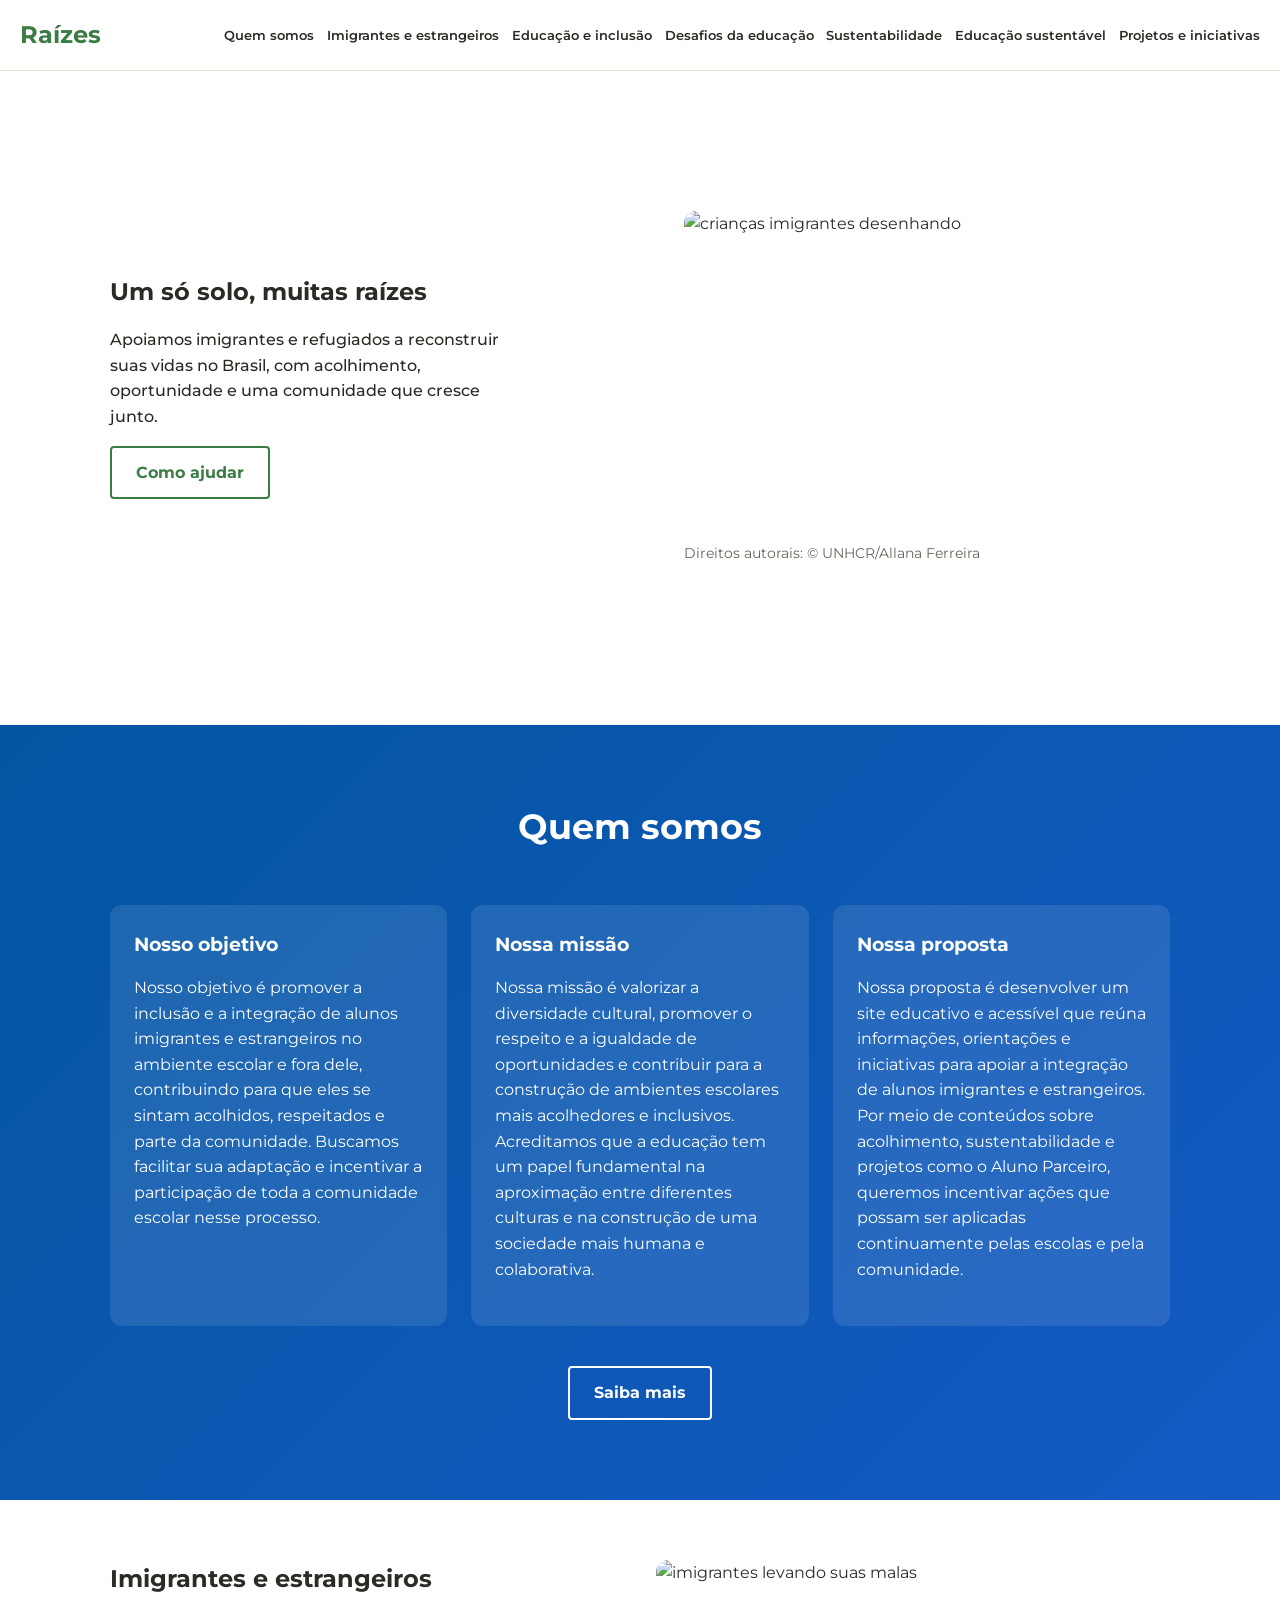
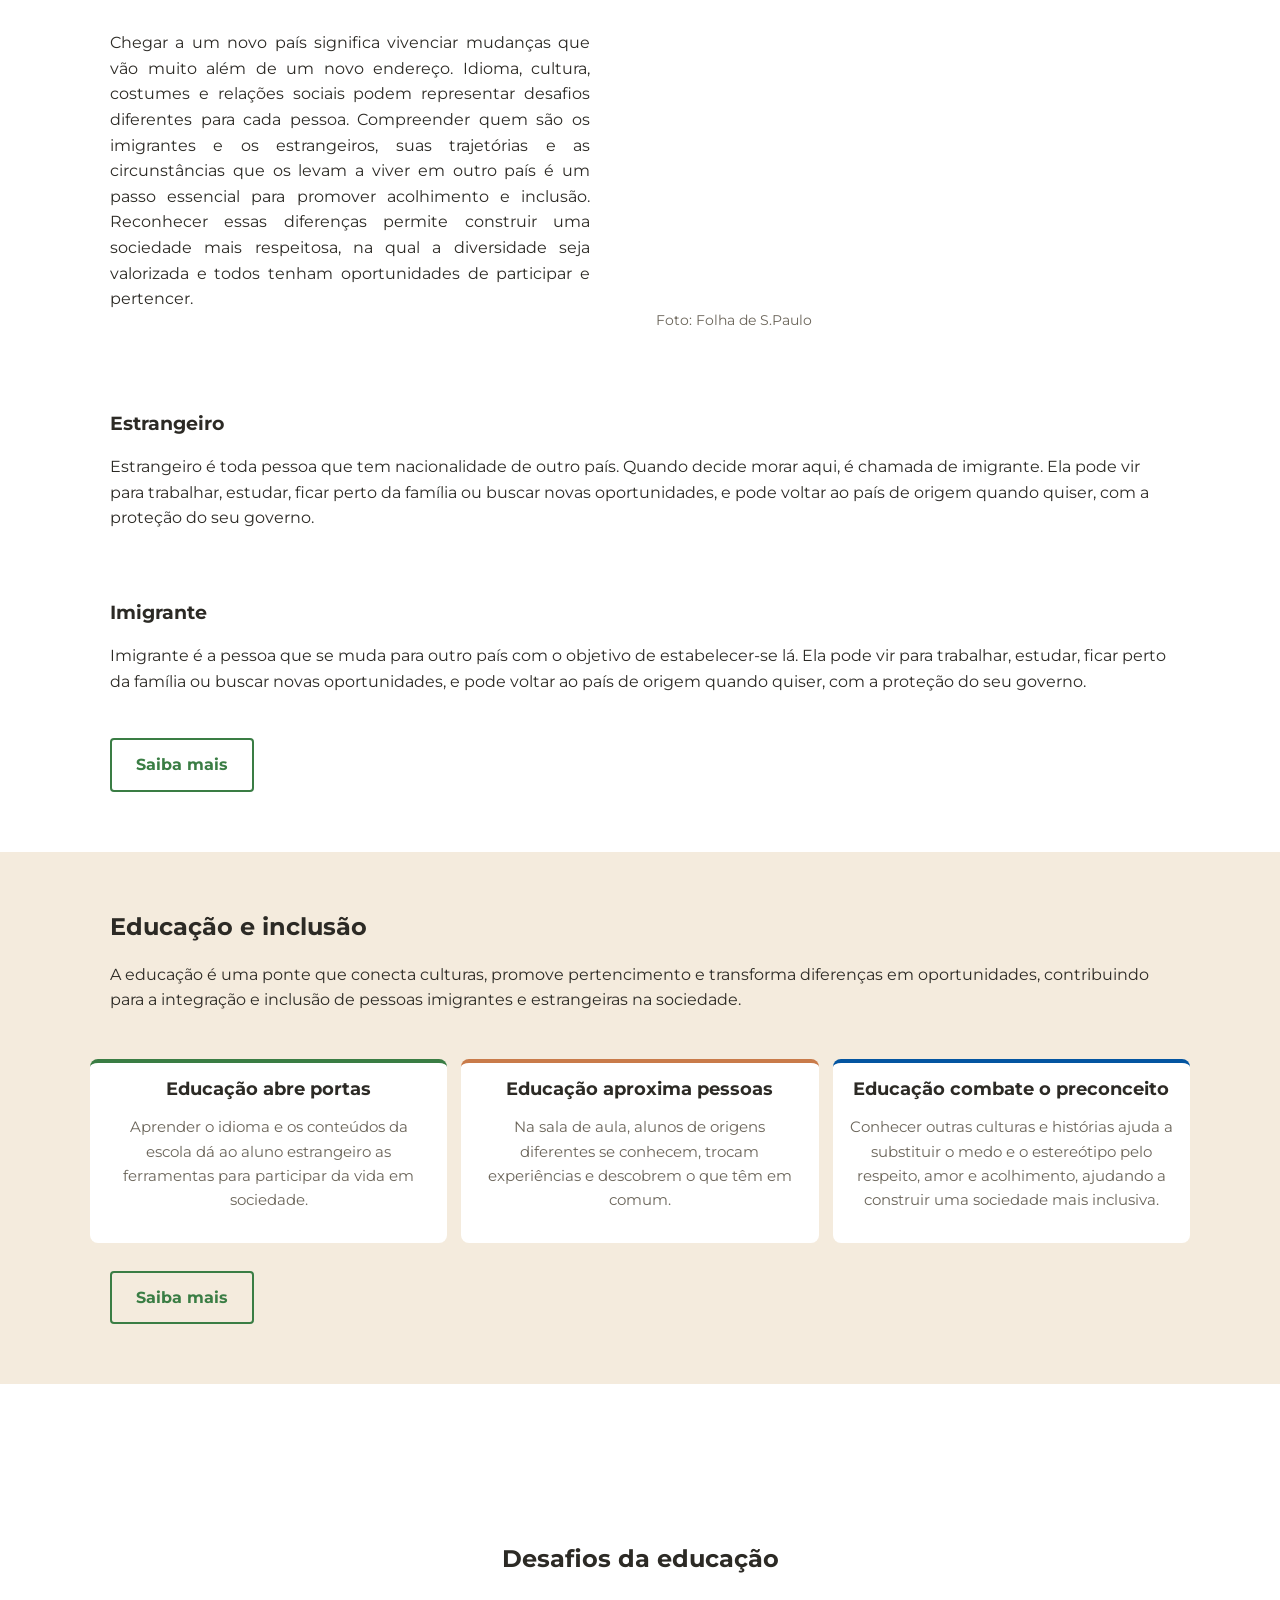
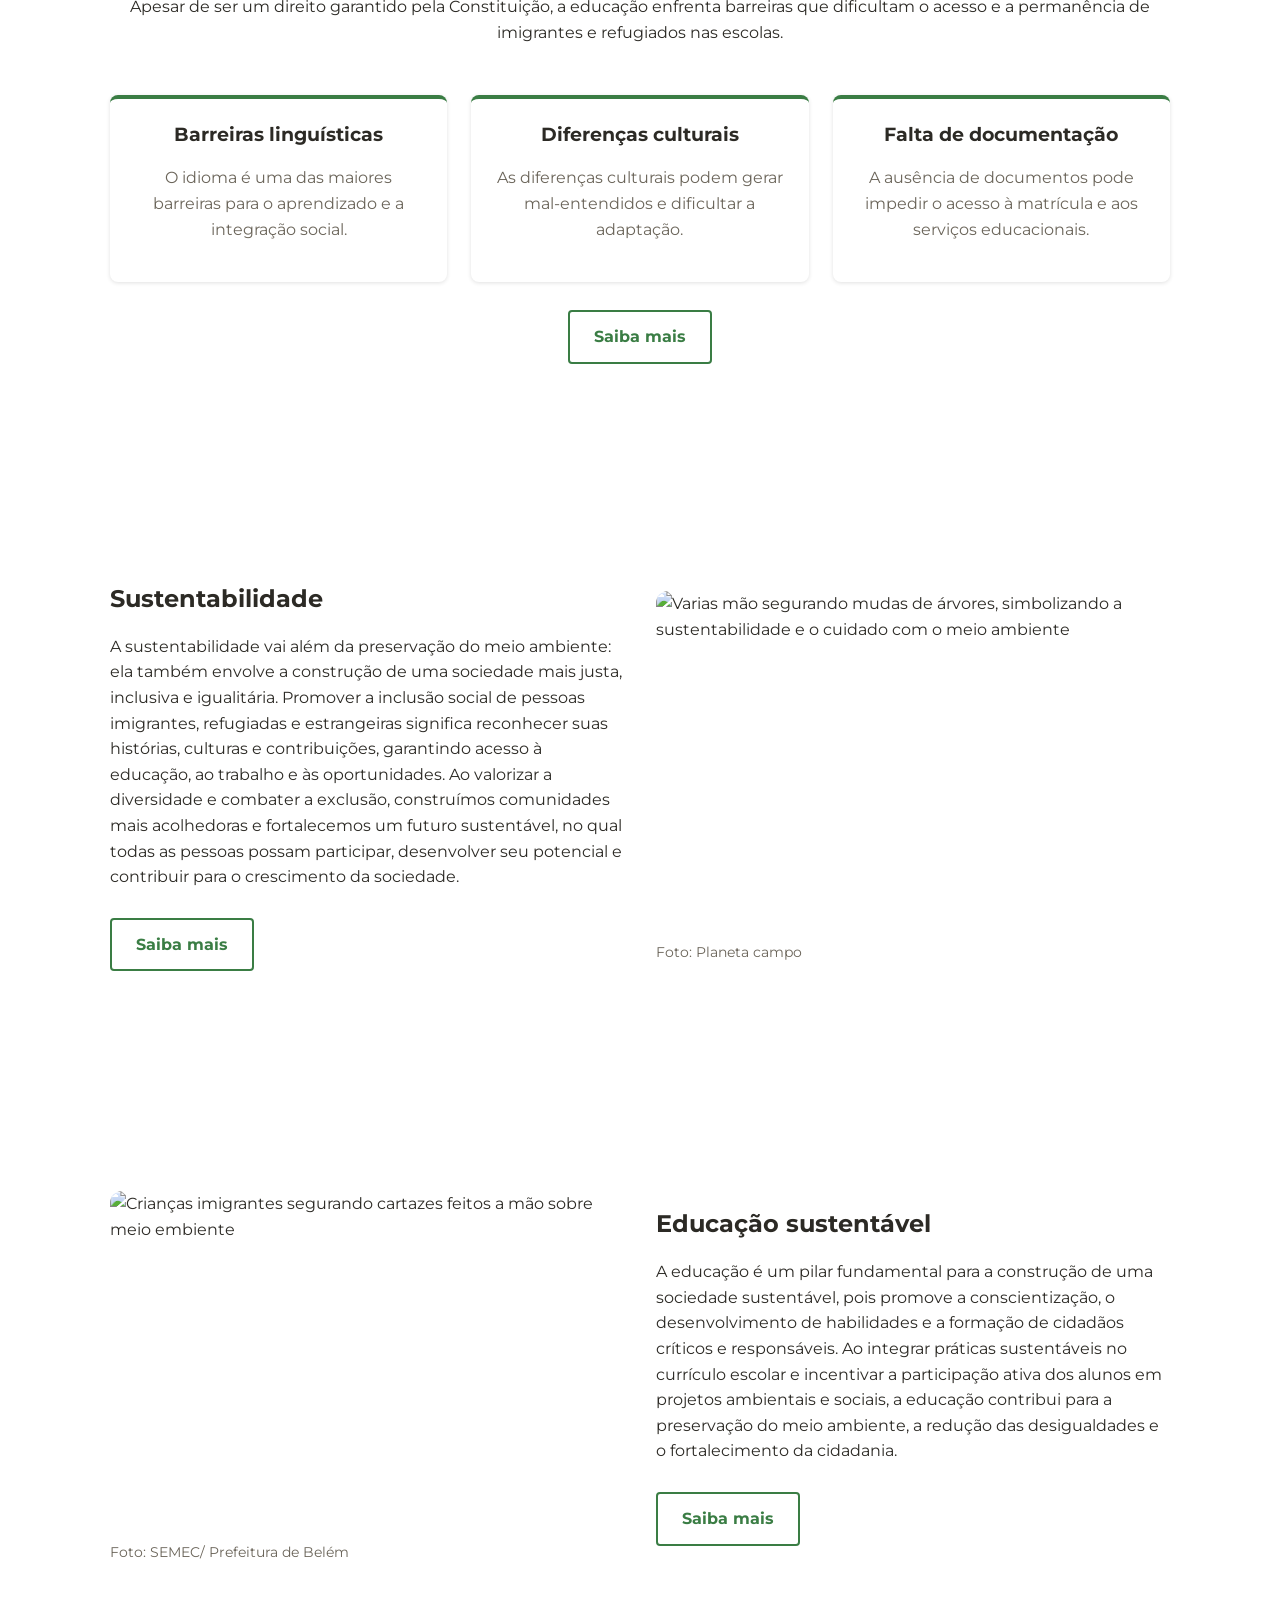
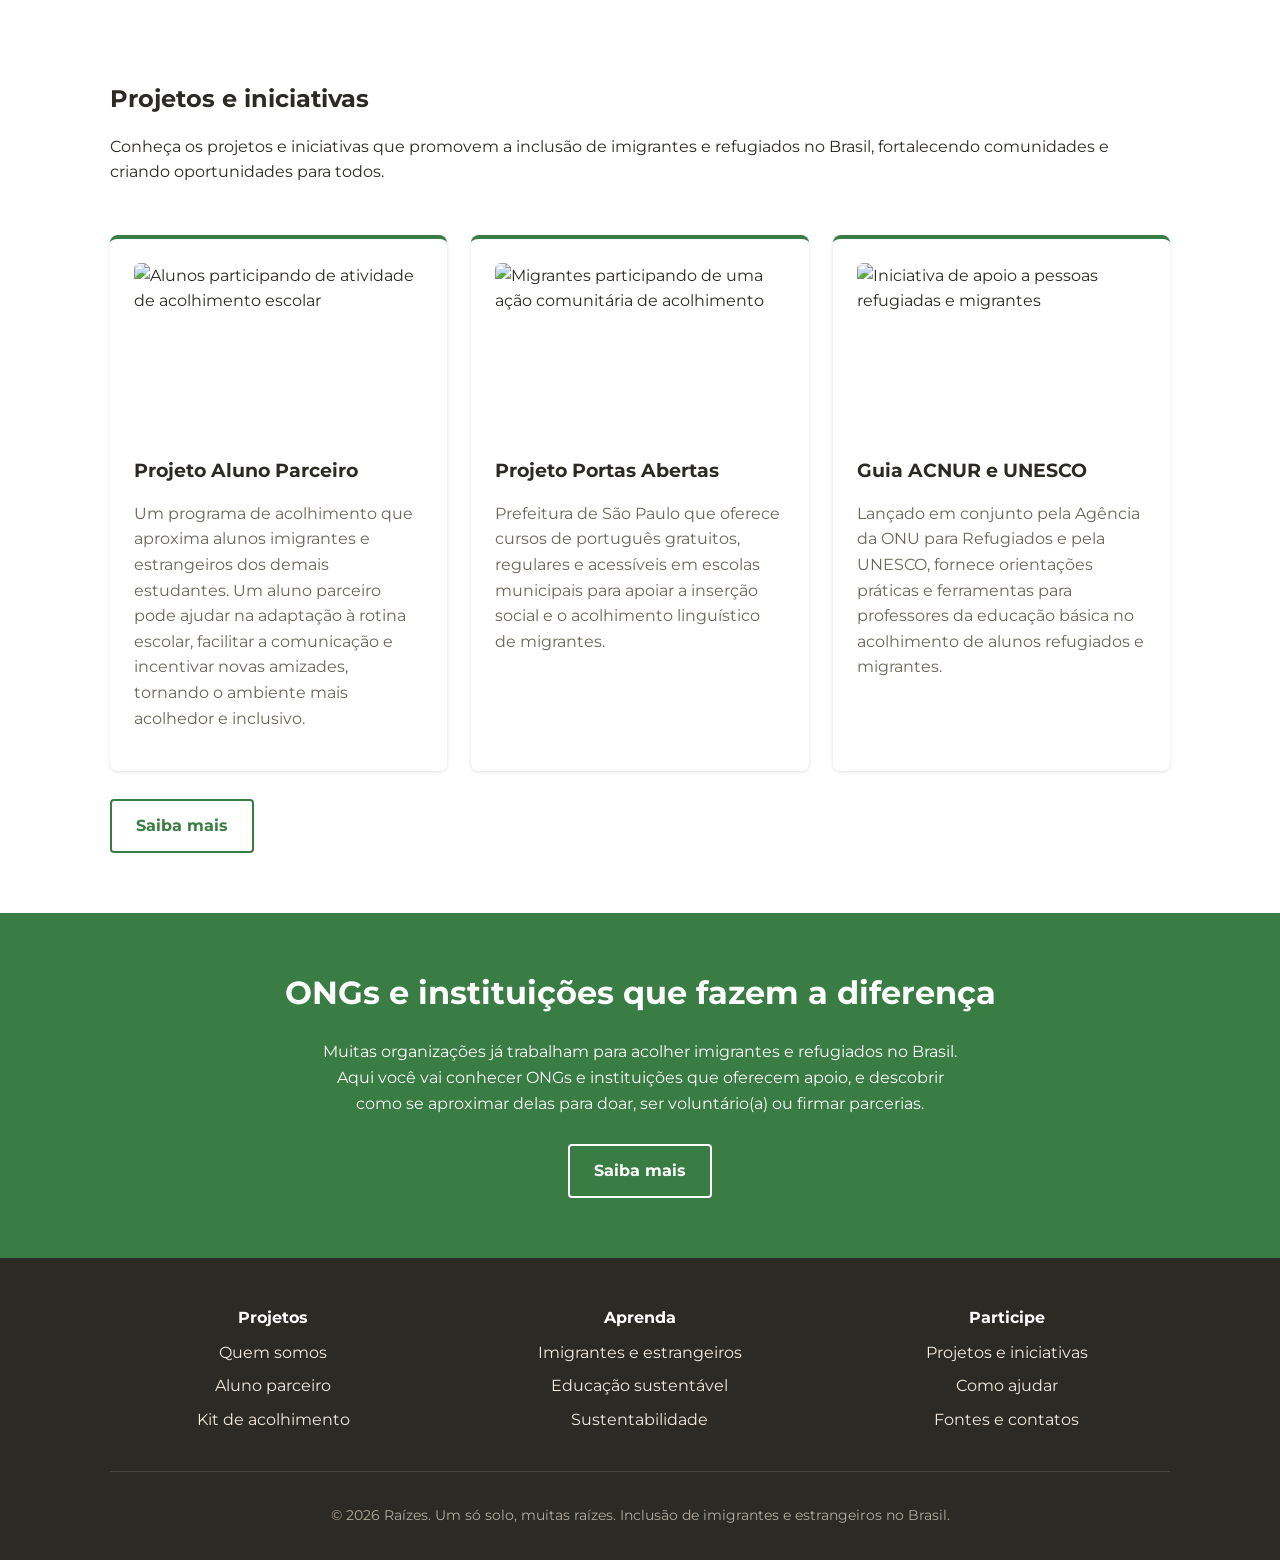
==== index.html @ ba1e8733 "Adiciona folha como favicon em todas as páginas Co-authored-by: Copilot <223556219+Copilot@users.nor" ====
<!DOCTYPE html>
<html lang="pt-BR">
<head>
<meta charset="UTF-8">
<meta name="viewport" content="width=device-width, initial-scale=1.0">
<title>Raízes — Inclusão escolar e sustentabilidade</title>
<link rel="stylesheet" href="style.css">
<meta name="description" content="Raízes promove a inclusão de imigrantes e refugiados no Brasil, construindo comunidades mais diversas, sustentáveis e resilientes.">
<link rel="icon" type="image/png" href="/folha-verde.png">
</head>
<body>

<a class="skip-link" href="#conteudo-principal">Pular para o conteúdo principal</a>
<header>
  <div class="container">
    <a href="#" class="logo">Raízes</a>

    <button class="menu-toggle" aria-expanded="false" aria-controls="menu">Menu</button>

    <nav id="menu" aria-label="Menu principal">
      <ul>
        <li><a href="#missao">Quem somos</a></li>
        <li><a href="#imigrantes-estrangeiros">Imigrantes e estrangeiros</a></li>
        <li><a href="#educacao-inclusao">Educação e inclusão</a></li>
        <li><a href="#Desafios-educacao">Desafios da educação</a></li>
        <li><a href="#sustentabilidade">Sustentabilidade</a></li>
        <li><a href="#educacao-sustentavel">Educação sustentável</a></li>
        <li><a href="#projetos--iniciativas">Projetos e iniciativas</a></li>
      </ul>
    </nav>
  </div>
</header>

<main id="conteudo-principal" tabindex="-1">
  <section class="hero">
    <div class="container hero-grid">
      <div class="hero-texto">
        <h1>Um só solo, muitas raízes</h1>
        <p class="texto1">Apoiamos imigrantes e refugiados a reconstruir suas vidas no Brasil, com acolhimento, oportunidade e uma comunidade que cresce junto.</p>
        <div class="botoes">
          <a href="#como-ajudar" class="botao botao-secundario">Como ajudar</a>
        </div>
      </div>

      <figure class="foto hero-foto">
        <img src="https://horacampinas.com.br/wp-content/uploads/2021/05/micasa.jpg" alt="crianças imigrantes desenhando"
             width="600" height="450" fetchpriority="high">
        <figcaption>Direitos autorais: © UNHCR/Allana Ferreira</figcaption>
      </figure>
    </div>
  </section>

  <section id="missao">
    <div class="container">
      <h2 class="quem-somos">Quem somos</h2>
      <div class="missao-visao">
        <div>
          <h3>Nosso objetivo</h3>
          <p>Nosso objetivo é promover a inclusão e a integração de alunos imigrantes e estrangeiros no ambiente escolar e fora dele, contribuindo para que eles se sintam acolhidos, respeitados e parte da comunidade. Buscamos facilitar sua adaptação e incentivar a participação de toda a comunidade escolar nesse processo.</p>
        </div>
        <div>
          <h3>Nossa missão</h3>
          <p>Nossa missão é valorizar a diversidade cultural, promover o respeito e a igualdade de oportunidades e contribuir para a construção de ambientes escolares mais acolhedores e inclusivos. Acreditamos que a educação tem um papel fundamental na aproximação entre diferentes culturas e na construção de uma sociedade mais humana e colaborativa.</p>
        </div>
        <div>
          <h3>Nossa proposta</h3>
          <p>Nossa proposta é desenvolver um site educativo e acessível que reúna informações, orientações e iniciativas para apoiar a integração de alunos imigrantes e estrangeiros. Por meio de conteúdos sobre acolhimento, sustentabilidade e projetos como o Aluno Parceiro, queremos incentivar ações que possam ser aplicadas continuamente pelas escolas e pela comunidade.</p>
        </div>
      </div>
      <div class="saiba-mais">
        <a href="sobre.html" class="botao botao-secundario" aria-label="Saiba mais sobre quem somos">Saiba mais</a>
      </div>
    </div>
  </section>

  <section id="imigrantes-estrangeiros">
    <div class="container">
      <div class="com-foto">
        <div class="textoefoto">
          <h2 class="imigrantes-estrangeiros">Imigrantes e estrangeiros</h2>
          <p>Chegar a um novo país significa vivenciar mudanças que vão muito além de um novo endereço. Idioma, cultura, costumes e relações sociais podem representar desafios diferentes para cada pessoa. Compreender quem são os imigrantes e os estrangeiros, suas trajetórias e as circunstâncias que os levam a viver em outro país é um passo essencial para promover acolhimento e inclusão. Reconhecer essas diferenças permite construir uma sociedade mais respeitosa, na qual a diversidade seja valorizada e todos tenham oportunidades de participar e pertencer.
</p>
        </div>
        <figure class="foto">
          <img src="https://f.i.uol.com.br/fotografia/2026/05/05/177800802669fa3fdaaa3be_1778008026_3x2_rt.jpg" alt="imigrantes levando suas malas"
               width="600" height="400" loading="lazy">
          <figcaption>Foto: Folha de S.Paulo</figcaption>
        </figure>
      </div>

      <div class="imigrantes-grid">
  <div class="estrangeiros">
        <div>
          <h3>Estrangeiro</h3>
          <p>Estrangeiro é toda pessoa que tem nacionalidade de outro país. Quando decide morar aqui, é chamada de imigrante. Ela pode vir para trabalhar, estudar, ficar perto da família ou buscar novas oportunidades, e pode voltar ao país de origem quando quiser, com a proteção do seu governo.</p>
        </div>
        <div>
          <h3>Imigrante</h3>
          <p>Imigrante é a pessoa que se muda para outro país com o objetivo de estabelecer-se lá. Ela pode vir para trabalhar, estudar, ficar perto da família ou buscar novas oportunidades, e pode voltar ao país de origem quando quiser, com a proteção do seu governo.</p>
        </div>
  </div>
      </div>
      <div class="saiba-mais">
        <a href="imigrantes.html" class="botao botao-secundario" aria-label="Saiba mais sobre imigrantes e estrangeiros">Saiba mais</a>
      </div>
    </div>
  </section>

  <section class="educacao-inclusao" id="educacao-inclusao">
    <div class="container">
  
        <div>
          <h2>Educação e inclusão</h2>
          <p>A educação é uma ponte que conecta culturas, promove pertencimento e transforma diferenças em oportunidades, contribuindo para a integração e inclusão de pessoas imigrantes e estrangeiras na sociedade.</p>
        </div>
        
      </div>
      <div class="educacao-grid">
        <article class="valor">
          <h3>Educação abre portas</h3>
          <p>Aprender o idioma e os conteúdos da escola dá ao aluno estrangeiro as ferramentas para participar da vida em sociedade.</p>
        </article>
        <article class="valor">
          <h3>Educação aproxima pessoas</h3>
          <p>Na sala de aula, alunos de origens diferentes se conhecem, trocam experiências e descobrem o que têm em comum.</p>
        </article>
        <article class="valor">
          <h3>Educação combate o preconceito</h3>
          <p>Conhecer outras culturas e histórias ajuda a substituir o medo e o estereótipo pelo respeito, amor e acolhimento, ajudando a construir uma sociedade mais inclusiva.</p>
        </article>
      </div>

      <div class="container">
        <div class="saiba-mais">
          <a href="educacao.html" class="botao botao-secundario" aria-label="Saiba mais sobre educação e inclusão">Saiba mais</a>
        </div>
      </div>
  </section>

  <section class="desafios-educacao" id="Desafios-educacao">
    <div class="container">
      <h2>Desafios da educação</h2>
      <p>Apesar de ser um direito garantido pela Constituição, a educação enfrenta barreiras que dificultam o acesso e a permanência de imigrantes e refugiados nas escolas.</p>
      <div class="desafios-grid">
        <article class="desafio">
          <h3>Barreiras linguísticas</h3>
          <p>O idioma é uma das maiores barreiras para o aprendizado e a integração social.</p>
        </article>
        <article class="desafio">
          <h3>Diferenças culturais</h3>
          <p>As diferenças culturais podem gerar mal-entendidos e dificultar a adaptação.</p>
        </article>
        <article class="desafio">
          <h3>Falta de documentação</h3>
          <p>A ausência de documentos pode impedir o acesso à matrícula e aos serviços educacionais.</p>
        </article>
      </div>
      <div class="saiba-mais">
        <a href="desafios.html" class="botao botao-secundario" aria-label="Saiba mais sobre os desafios da educação">Saiba mais</a>
      </div>
    </div>
  </section>

  <section class="sustentabilidade" id="sustentabilidade">
    <div class="sustentabilidade-content com-foto">
      <div>
        <h2>Sustentabilidade</h2>
        <p>A sustentabilidade vai além da preservação do meio ambiente: ela também envolve a construção de uma sociedade mais justa, inclusiva e igualitária. Promover a inclusão social de pessoas imigrantes, refugiadas e estrangeiras significa reconhecer suas histórias, culturas e contribuições, garantindo acesso à educação, ao trabalho e às oportunidades. Ao valorizar a diversidade e combater a exclusão, construímos comunidades mais acolhedoras e fortalecemos um futuro sustentável, no qual todas as pessoas possam participar, desenvolver seu potencial e contribuir para o crescimento da sociedade.</p>
        <div class="saiba-mais">
          <a href="sustentabilidade.html" class="botao botao-secundario" aria-label="Saiba mais sobre sustentabilidade">Saiba mais</a>
        </div>
      </div>
      <figure class="foto">
        <img src="https://uploads-planetacampo.canalrural.com.br/sites/9/2025/03/campanha-de-plantacao-de-maos-para-salvar-o-meio-ambiente-1536x1024-1.jpg"
             alt="Varias mão segurando mudas de árvores, simbolizando a sustentabilidade e o cuidado com o meio ambiente"
             width="600" height="400" loading="lazy">
        <figcaption>Foto: Planeta campo</figcaption>
      </figure>
    </div>
  </section>

  <section class="educacao-sustentavel" id="educacao-sustentavel">
    <div class="container">
      <div class="com-foto inverso">
        <div>
          <h2>Educação sustentável</h2>
          <p>A educação é um pilar fundamental para a construção de uma sociedade sustentável, pois promove a conscientização, o desenvolvimento de habilidades e a formação de cidadãos críticos e responsáveis. Ao integrar práticas sustentáveis no currículo escolar e incentivar a participação ativa dos alunos em projetos ambientais e sociais, a educação contribui para a preservação do meio ambiente, a redução das desigualdades e o fortalecimento da cidadania.</p>
          <div class="saiba-mais">
            <a href="edu_sustentável.html" class="botao botao-secundario" aria-label="Saiba mais sobre educação sustentável">Saiba mais</a>
          </div>
        </div>
        <figure class="foto">
          <img src="https://educacao.belem.pa.gov.br/wp-content/uploads/2022/08/O-Coecaf-da-Semec-que-visa-as-criancas-como-multiplicadoras-a-preservacao-da-natureza-sera-exposto-no-Fospa.jpg"
               alt="Crianças imigrantes segurando cartazes feitos a mão sobre meio embiente"
               width="600" height="400" loading="lazy">
          <figcaption>Foto: SEMEC/ Prefeitura de Belém</figcaption>
        </figure>
      </div>
    </div>
  </section>

  <section class="projetos-iniciativas" id="projetos--iniciativas">
    <div class="container">
      <h2>Projetos e iniciativas</h2>
      <p>Conheça os projetos e iniciativas que promovem a inclusão de imigrantes e refugiados no Brasil, fortalecendo comunidades e criando oportunidades para todos.</p>
      <div class="projetos-grid">
        <article class="projeto">
          <img src="https://consed.org.br/storage/cache/news_760x470/media/image/news/5dd2cb8b5e9e9.jpg" alt="Alunos participando de atividade de acolhimento escolar" width="400" height="180" loading="lazy">
          <h3>Projeto Aluno Parceiro</h3>
          <p>Um programa de acolhimento que aproxima alunos imigrantes e estrangeiros dos demais estudantes. Um aluno parceiro pode ajudar na adaptação à rotina escolar, facilitar a comunicação e incentivar novas amizades, tornando o ambiente mais acolhedor e inclusivo.</p>
        </article>
        <article class="projeto">
          <img src="https://www.caritas-rj.org.br/uploads/6/5/1/7/65174051/mutir-o-venezuelanos-1_orig.jpg" alt="Migrantes participando de uma ação comunitária de acolhimento" width="400" height="180" loading="lazy">
          <h3>Projeto Portas Abertas</h3>
          <p>Prefeitura de São Paulo que oferece cursos de português gratuitos, regulares e acessíveis em escolas municipais para apoiar a inserção social e o acolhimento linguístico de migrantes.</p>
        </article>
        <article class="projeto">
          <img src="https://www.cnj.jus.br/wp-content/uploads/2020/01/RR-innovare.jpg" alt="Iniciativa de apoio a pessoas refugiadas e migrantes" width="400" height="180" loading="lazy">
          <h3>Guia ACNUR e UNESCO</h3>
          <p>Lançado em conjunto pela Agência da ONU para Refugiados e pela UNESCO, fornece orientações práticas e ferramentas para professores da educação básica no acolhimento de alunos refugiados e migrantes.</p>
        </article>
      </div>
      <div class="saiba-mais">
        <a href="projetos_iniciativas.html" class="botao botao-secundario" aria-label="Saiba mais sobre projetos e iniciativas">Saiba mais</a>
      </div>
    </div>
  </section>

  <section class="cta" id="como-ajudar">
    <div class="container">
      <h2>ONGs e instituições que fazem a diferença</h2>
      <p>Muitas organizações já trabalham para acolher imigrantes e refugiados no Brasil. Aqui você vai conhecer ONGs e instituições que oferecem apoio, e descobrir como se aproximar delas para doar, ser voluntário(a) ou firmar parcerias.</p>
      <div class="saiba-mais">
        <a href="ajudar.html" class="botao botao-secundario" aria-label="Saiba mais sobre ONGs e instituições">Saiba mais</a>
      </div>
    </div>
  </section>
</main>

<!-- RODAPÉ -->
<footer id="contato">
  <div class="container">
    <div class="footer-colunas">
      <div>
        <h2>Projetos</h2>
        <ul>
          <li><a href="#missao">Quem somos</a></li>
          <li><a href="#educacao-inclusao">Aluno parceiro</a></li>
          <li><a href="#projetos--iniciativas">Kit de acolhimento</a></li>
        </ul>
      </div>
      <div>
        <h2>Aprenda</h2>
        <ul>
          <li><a href="#imigrantes-estrangeiros">Imigrantes e estrangeiros</a></li>
          <li><a href="#educacao-sustentavel">Educação sustentável</a></li>
          <li><a href="#sustentabilidade">Sustentabilidade</a></li>
        </ul>
      </div>
      <div>
        <h2>Participe</h2>
        <ul>
          <li><a href="#projetos--iniciativas">Projetos e iniciativas</a></li>
          <li><a href="#como-ajudar">Como ajudar</a></li>
          <li><a href="fontes.html">Fontes e contatos</a></li>
        </ul>
      </div>
    </div>
    <p class="footer-copyright">© 2026 Raízes. Um só solo, muitas raízes. Inclusão de imigrantes e estrangeiros no Brasil.</p>
  </div>
</footer>

<script>
  // deixa o menu responsivo
  const btn = document.querySelector('.menu-toggle');
  const menu = document.getElementById('menu');

  function fecharMenu() {
    menu.classList.remove('aberto');
    btn.setAttribute('aria-expanded', 'false');
    btn.textContent = 'Menu';
  }

  btn.addEventListener('click', () => {
    const aberto = menu.classList.toggle('aberto');
    btn.setAttribute('aria-expanded', aberto);
    btn.textContent = aberto ? 'Fechar' : 'Menu';
  });

  menu.querySelectorAll('a').forEach(link => link.addEventListener('click', () => {
    const destino = document.querySelector(link.hash);
    if (destino) {
      destino.setAttribute('tabindex', '-1');
      destino.focus();
    }
    fecharMenu();
  }));

  document.addEventListener('keydown', evento => {
    if (evento.key === 'Escape' && menu.classList.contains('aberto')) {
      fecharMenu();
      btn.focus();
    }
  });
</script>

</body>
</html>
---- style.css ----
@import url('https://fonts.googleapis.com/css2?family=Montserrat:ital,wght@0,100..900;1,100..900&display=swap');

:root {
  --verde-folha: #3A7D44;
  --terracota: #C97B4A;
  --azul-ceu: #0355a1;
  --amarelo-sol: #F2C14E;
  --bege: #F4EBDD;
  --branco: #FFFFFF;
  --texto: #2C2A25;
  --texto-claro: #6B655A;

  --fonte: "Montserrat", sans-serif;
}

* {
  box-sizing: border-box;
}

html {
  scroll-behavior: smooth;
  scroll-padding-top: 80px;
}

body {
  margin: 0;
  font-family: var(--fonte);
  color: var(--texto);
  line-height: 1.6;
  background: var(--branco);
}

img {
  max-width: 100%;
}

a {
  color: var(--verde-folha);
}

h1, h2, h3 {
  line-height: 1.25;
  margin-top: 0;
}

.container1 {
  align-items: start;
}

.container {
  max-width: 1100px;
  margin: 0 auto;
  padding: 0 20px;
}

section {
  padding: 60px 0;
}

/* Cabeçalho */
header {
  background: var(--branco);
  border-bottom: 1px solid #e5ddd0;
}

header .container {
  display: flex;
  justify-content: space-between;
  align-items: center;
  padding-top: 16px;
  padding-bottom: 16px;
  flex-wrap: wrap;
  gap: 12px;
}
.sustentabilidade {
 margin-top: 100px;
}

header .logo {
  font-size: 1.5rem;
  font-weight: bold;
  color: var(--verde-folha);
  text-decoration: none;
}

header nav ul {
  list-style: none;
  display: flex;
  gap: 24px;
  margin: 0;
  padding: 0;
  flex-wrap: wrap;
}

header nav a {
  text-decoration: none;
  color: var(--texto);
  font-weight: bold;
}

header nav a:hover {
  color: var(--terracota);
}

.botao {
  display: inline-block;
  padding: 12px 24px;
  border-radius: 4px;
  text-decoration: none;
  font-weight: bold;
  border: 2px solid transparent;
}
.estrangeiros {
  margin-top: 80px;
  display: flex;
  flex-direction: column;
  gap: 54px;

}

.educacao-sustentavel{
  margin-top: 100px;
}

.textoefoto {
  display: flex;
  flex-direction: column;
  width: 480px;
  text-align: justify;
}
.botao-primario {
  background: var(--terracota);
  color: var(--branco);
}

.botao-secundario {
  background: transparent;
  color: var(--verde-folha);
  border-color: var(--verde-folha);
}

.botao-secundario:hover {
  background: var(--verde-folha);
  color: var(--branco);
}

.texto1 {
  text-align: start;
  width: 400px;
  font-weight: 500;
}

#missao {
  background: #0355A1;
  height: 500px;
  color: white;
}

.incluswao {
  font-size: 30px;
}

.missao-visao {
  margin-top: 20px;
  font-weight: 500px;
  width: auto;
}

.hero {
  margin-top: 80px;
  margin-bottom: 100px;
  padding: 100px;
  height: 500px;
}

.educacao-inclusao {
  background: var(--bege);
}

.educacao-intro {
  color: var(--texto-claro);
}

.educacao-container {
  width: 0%;
  max-width: 1200px;
  min-width: 300px;
  height: auto;
  padding: 20px;
  box-sizing: border-box;
  margin: 0 auto;
}

.educacao-grid {
 
  display: flex;
  flex-wrap: wrap;
  gap:14px;
  margin-top: 40px;
  width: 1100px;
  align-items: center;
  margin:  auto;
}

.valor {
  margin-top: 30px;
  flex: 1 1 120px;
  background: var(--branco);
  padding: 15px;
  width:10px;
  border-radius: 8px;

  align-items: center;
  text-align: center;
  border-top: 4px solid var(--verde-folha);
}

.valor:nth-child(2) { border-top-color: var(--terracota); }
.valor:nth-child(3) { border-top-color: var(--azul-ceu); }
.valor:nth-child(4) { border-top-color: var(--amarelo-sol); }


.valor h3 {
  font-size: 1.1rem;
  margin-bottom: 10px;
}

.valor p {
  color: var(--texto-claro);
  font-size: 0.95rem;
}


footer {
  background: var(--texto);
  color: var(--bege);
  padding: 50px 0 20px;
}

.footer-colunas {
  display: flex;
  flex-wrap: wrap;
  gap: 40px;
  padding-bottom: 30px;
  border-bottom: 1px solid #4a463d;
}

.footer-colunas > div {
  flex: 1 1 200px;
}

footer h4 {
  color: var(--branco);
  margin-bottom: 12px;
}

footer ul {
  list-style: none;
  padding: 0;
  margin: 0;
}

footer li {
  margin-bottom: 8px;
}

footer a {
  color: var(--bege);
  text-decoration: none;
}

footer a:hover {
  color: var(--amarelo-sol);
}

.footer-copyright {
  text-align: center;
  padding-top: 20px;
  font-size: 0.85rem;
  color: #b3ac9c;
}

/* Responsividade (original) */
@media (max-width: 700px) {
  header .container {
    flex-direction: column;
    align-items: flex-start;
  }

  .hero h1 {
    font-size: 1.8rem;
  }

  section {
    padding: 40px 0;
  }
}

/* responsivdade do menu */
.menu-toggle {
  display: none;
  background: var(--verde-folha);
  color: var(--branco);
  border: 0;
  border-radius: 4px;
  padding: 10px 16px;
  font: inherit;
  font-weight: bold;
  cursor: pointer;
}

.menu-toggle:focus-visible,
header nav a:focus-visible {
  outline: 3px solid var(--amarelo-sol);
  outline-offset: 2px;
}

@media (max-width: 1000px) {
  header { position: sticky; top: 0; z-index: 10; }

  header .container {
    flex-direction: row;
    align-items: center;
    flex-wrap: wrap;
  }

  .menu-toggle { display: block; }

  header nav { display: none; width: 100%; }
  header nav.aberto { display: block; }

  header nav ul { flex-direction: column; gap: 0; }
  header nav a {
    display: block;
    padding: 12px 0;
    border-top: 1px solid #e5ddd0;
  }
}

/* responsividade */
.botoes { display: flex; flex-wrap: wrap; gap: 12px; }

.texto1 { width: 100%; max-width: 400px; }

.sustentabilidade-content {
  max-width: 1100px;
  margin: 0 auto;
  padding: 0 20px;


}

.desafios-educacao {
  margin-top: 100px;
  text-align: center;
}
.missao-visao,

.desafios-grid,
.projetos-grid {
 
  display: grid;
  grid-template-columns: repeat(auto-fit, minmax(240px, 1fr));
  gap: 24px;
  margin-top: 50px;
}

.card1, .desafio, .projeto {
  background: var(--branco);
  padding: 24px;
  border-radius: 8px;
  border-top: 4px solid var(--verde-folha);
  box-shadow: 0 1px 4px rgba(0, 0, 0, .12);
}

.card1 p, .desafio p, .projeto p { color: var(--texto-claro); }

@media (max-width: 900px) {
  #missao, .hero { height: auto; }
  .hero { padding: 60px 20px; }
}

@media (max-width: 700px) {
  .hero { padding: 40px 20px; }
  .botao { width: 100%; text-align: center; }
  .footer-colunas { gap: 24px; }
}


.hero { height: auto; padding: 60px 0; }

.hero-grid {
  display: grid;
  grid-template-columns: 1.1fr 1fr;
  gap: 40px;
  align-items: center;
}

.foto { margin: 0; }

.foto img {
  display: block;
  width: 100%;
  height: auto;
  border-radius: 12px;
  object-fit: cover;
}

.foto figcaption {
  margin-top: 8px;
  font-size: 0.85rem;
  color: var(--texto-claro);
}

.com-foto {
  display: grid;
  grid-template-columns: 1fr 1fr;
  gap: 32px;
  align-items: center;
}

.com-foto.inverso .foto { order: -1; }

.projeto img {
  display: block;
  width: 100%;
  height: 180px;
  object-fit: cover;
  border-radius: 6px;
  margin-bottom: 16px;
}

.com-foto .foto img,
.hero-foto img {
  aspect-ratio: 3 / 2;
}


@media (max-width: 600px) {
  .hero-grid,
  .com-foto { grid-template-columns: 1fr; }
  .com-foto.inverso .foto { order: 0; }
  .hero-foto { order: -1; }
}


.saiba-mais { margin-top: 28px; }

#missao .botao-secundario {
  color: var(--branco);
  border-color: var(--branco);
}
#missao .botao-secundario:hover {
  background: var(--branco);
  color: var(--azul-ceu);
}

.botao:focus-visible {
  outline: 3px solid var(--amarelo-sol);
  outline-offset: 2px;
}


footer .botao-secundario {
  color: var(--bege);
  border-color: var(--bege);
}
footer .botao-secundario:hover {
  background: var(--amarelo-sol);
  border-color: var(--amarelo-sol);
  color: var(--texto);
}


@media (min-width: 1001px) {
  header .container {
    max-width: 1500px;
    flex-wrap: nowrap;
    gap: 16px;
  }

  header .logo { flex-shrink: 0; }

  header nav ul {
    flex-wrap: nowrap;
    gap: clamp(8px, 1vw, 18px);
  }

  header nav a {
    font-size: clamp(10px, 1vw, 14.5px);
    font-weight: 600;
    white-space: nowrap;
  }
}


.footer-colunas {
  display: grid;
  grid-template-columns: repeat(3, 1fr);
  gap: 40px;
  text-align: center;
}

footer h4 { margin-top: 0; }

footer h2 {
  color: var(--branco);
  margin-top: 0;
  margin-bottom: 12px;
  font-size: 1rem;
}

.skip-link {
  position: absolute;
  top: 8px;
  left: 8px;
  z-index: 10000;
  padding: 10px 14px;
  color: #000;
  background: #fff;
  border: 2px solid #000;
  transform: translateY(-150%);
}

.skip-link:focus {
  transform: translateY(0);
}

.educacao-grid {
  width: 100%;
  max-width: 1100px;
}

.textoefoto {
  width: 100%;
  max-width: 480px;
}

.form-contato input,
.form-contato textarea,
.form-contato select {
  border-color: #767676;
}

.form-contato button {
  background: #93431e;
  color: #fff;
}

.form-contato button:hover {
  background: #773719;
}

header nav a:hover {
  color: #8f4728;
}

.botao-primario {
  color: #17130f;
}

a:focus-visible,
button:focus-visible,
input:focus-visible,
textarea:focus-visible,
select:focus-visible,
iframe:focus-visible,
.botao:focus-visible,
.menu-toggle:focus-visible {
  outline: 3px solid #000;
  outline-offset: 3px;
}

@media (prefers-reduced-motion: reduce) {
  html {
    scroll-behavior: auto;
  }

  *,
  *::before,
  *::after {
    animation-duration: 0.01ms !important;
    animation-iteration-count: 1 !important;
    scroll-behavior: auto !important;
    transition-duration: 0.01ms !important;
  }
}

@media (max-width: 700px) {
  .footer-colunas {
    grid-template-columns: 1fr;
    gap: 28px;
  }
}


#missao {
  background: linear-gradient(135deg, #0355A1 0%, #145AC4 100%);
  height: auto;
  padding: 80px 0;
}

#missao .quem-somos {
  text-align: center;
  font-size: 2.2rem;
  margin-bottom: 0;
}

#missao .quem-somos::after {
  content: "";
  display: block;
  width: 60px;
  height: 4px;
  margin: 12px auto 0;

  border-radius: 2px;
}

#missao .missao-visao {
  margin-top: 40px;
  counter-reset: card;
}

#missao .missao-visao > div {
  background: rgba(255, 255, 255, 0.1);
  border-radius: 12px;
  padding: 28px 24px;
  
}


#missao .saiba-mais {
  text-align: center;
  margin-top: 40px;
}


.cta {
  background: var(--verde-folha);
  color: var(--branco);
  text-align: center;
}

.cta .container { max-width: 800px; }

.cta h2 { font-size: 2rem; }

.cta p {
  max-width: 640px;
  margin: 0 auto;
}

.cta .botao-secundario {
  color: var(--branco);
  border-color: var(--branco);
}

.cta .botao-secundario:hover {
  background: var(--branco);
  color: var(--verde-folha);
}
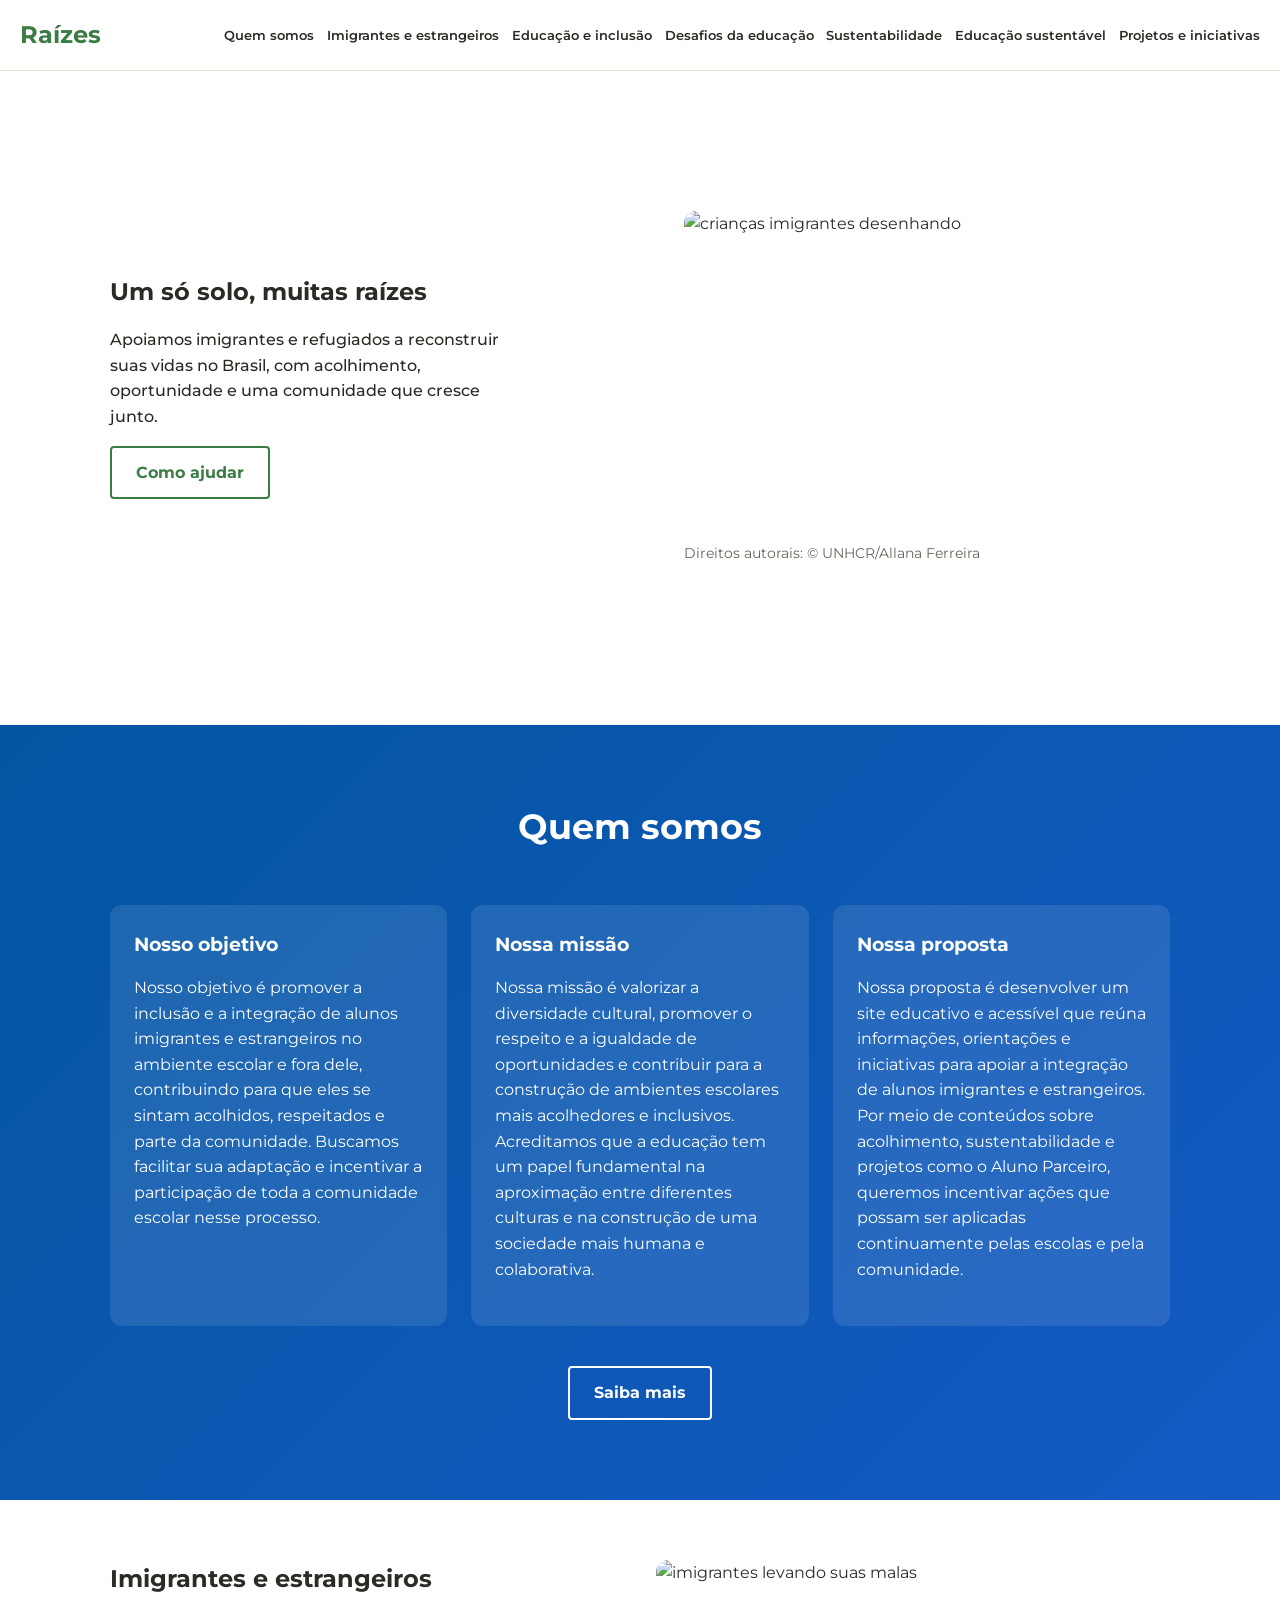
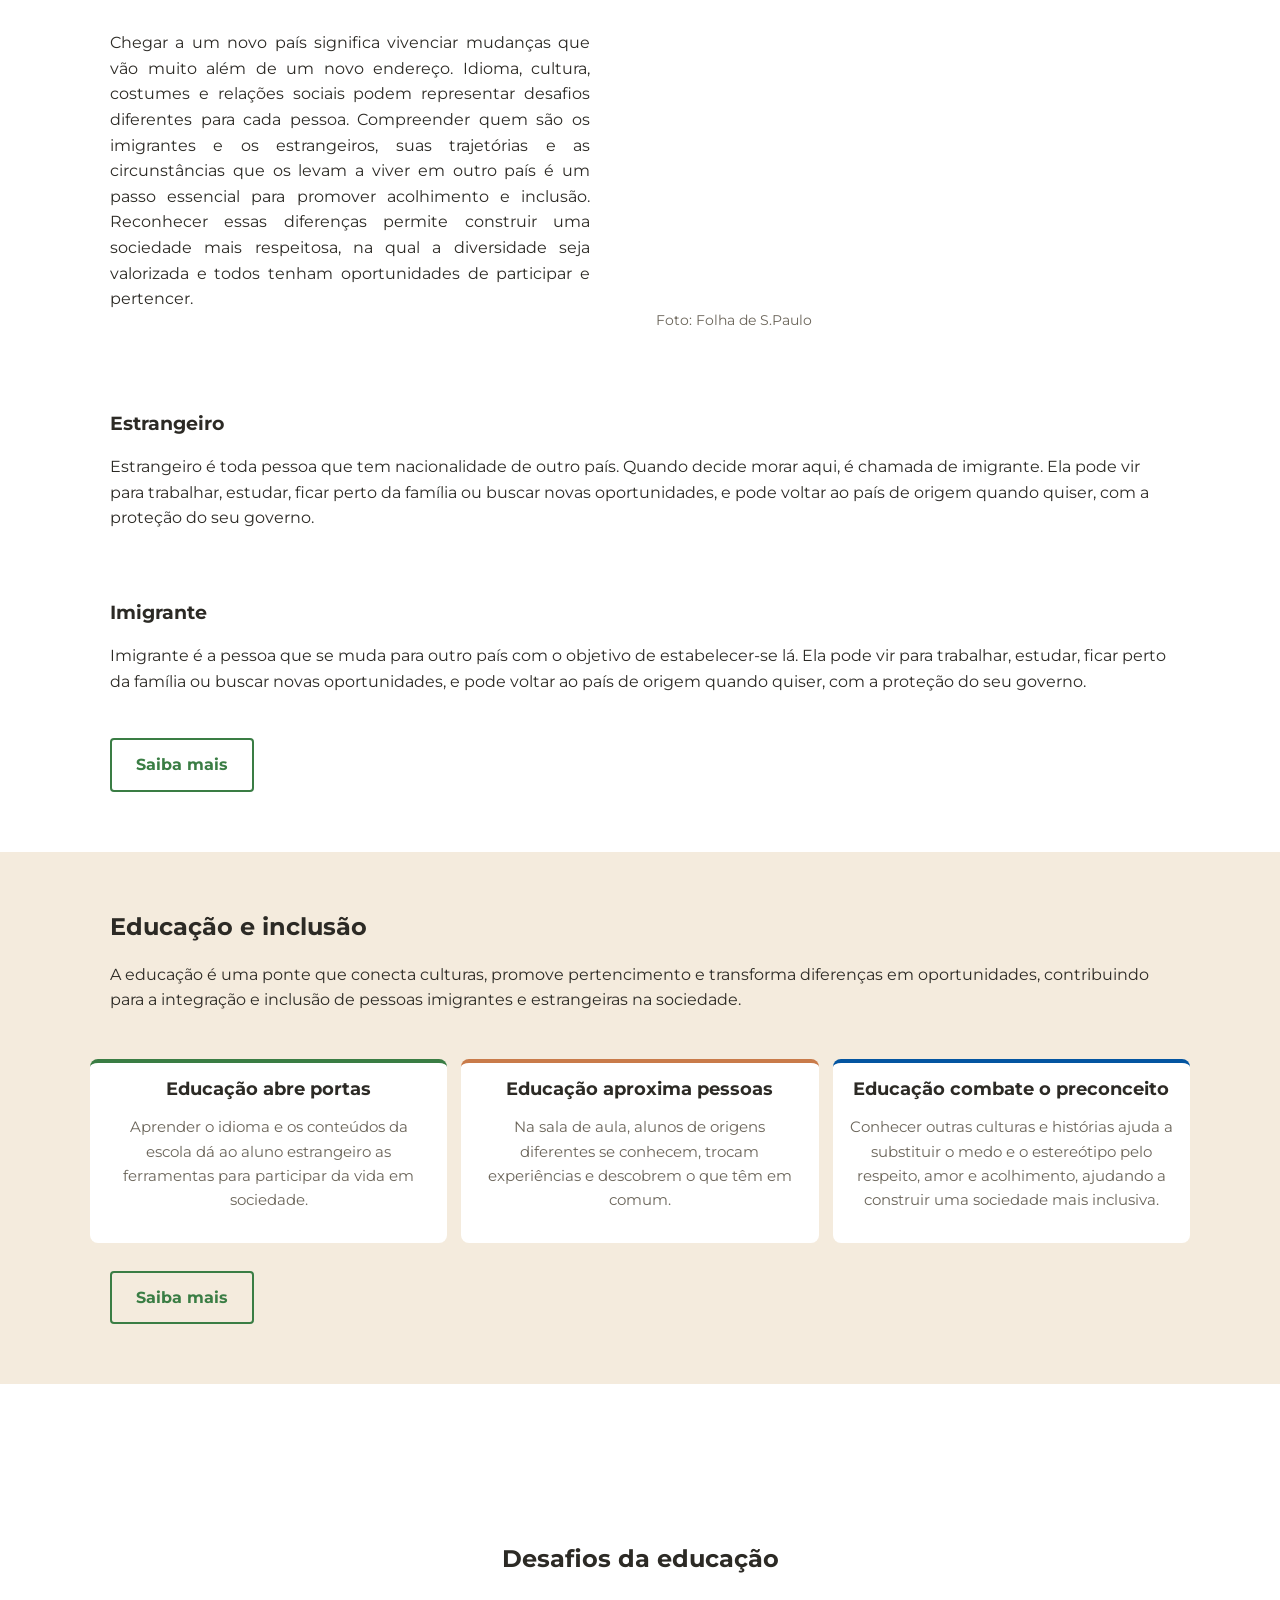
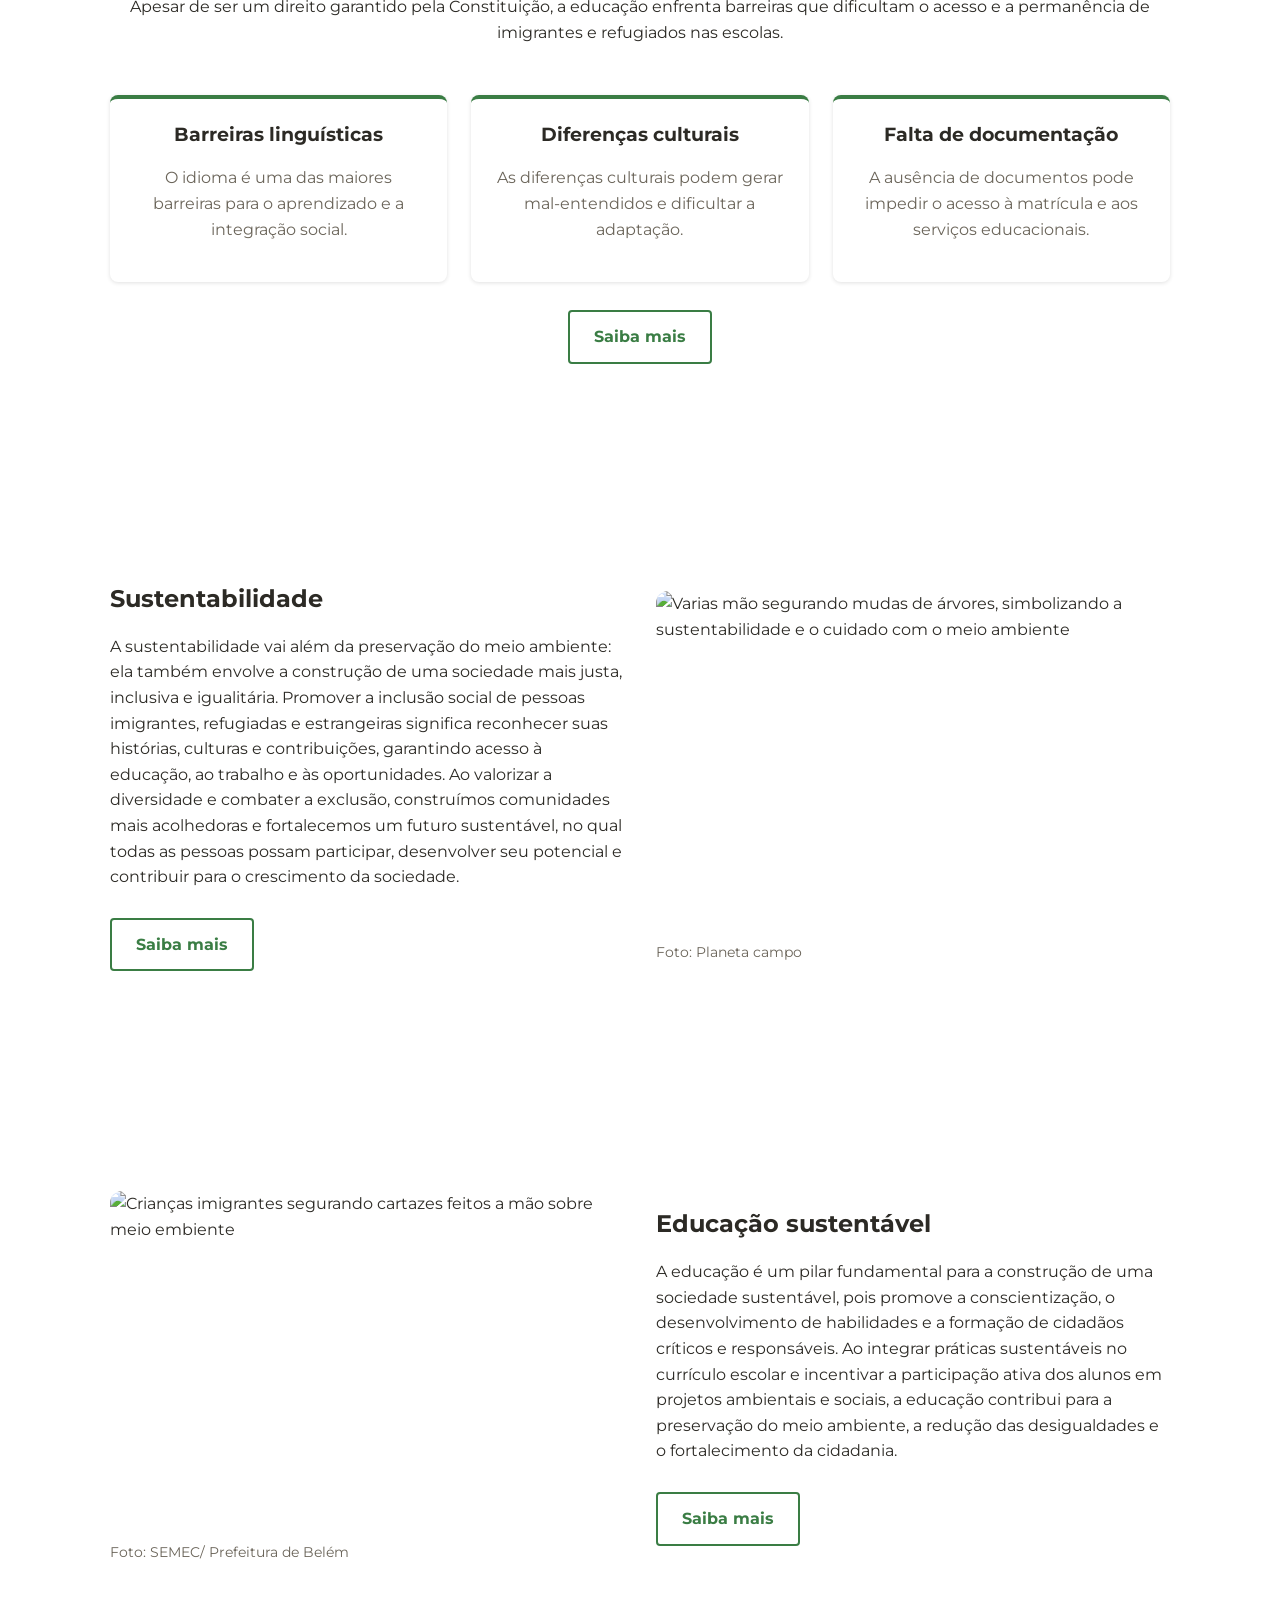
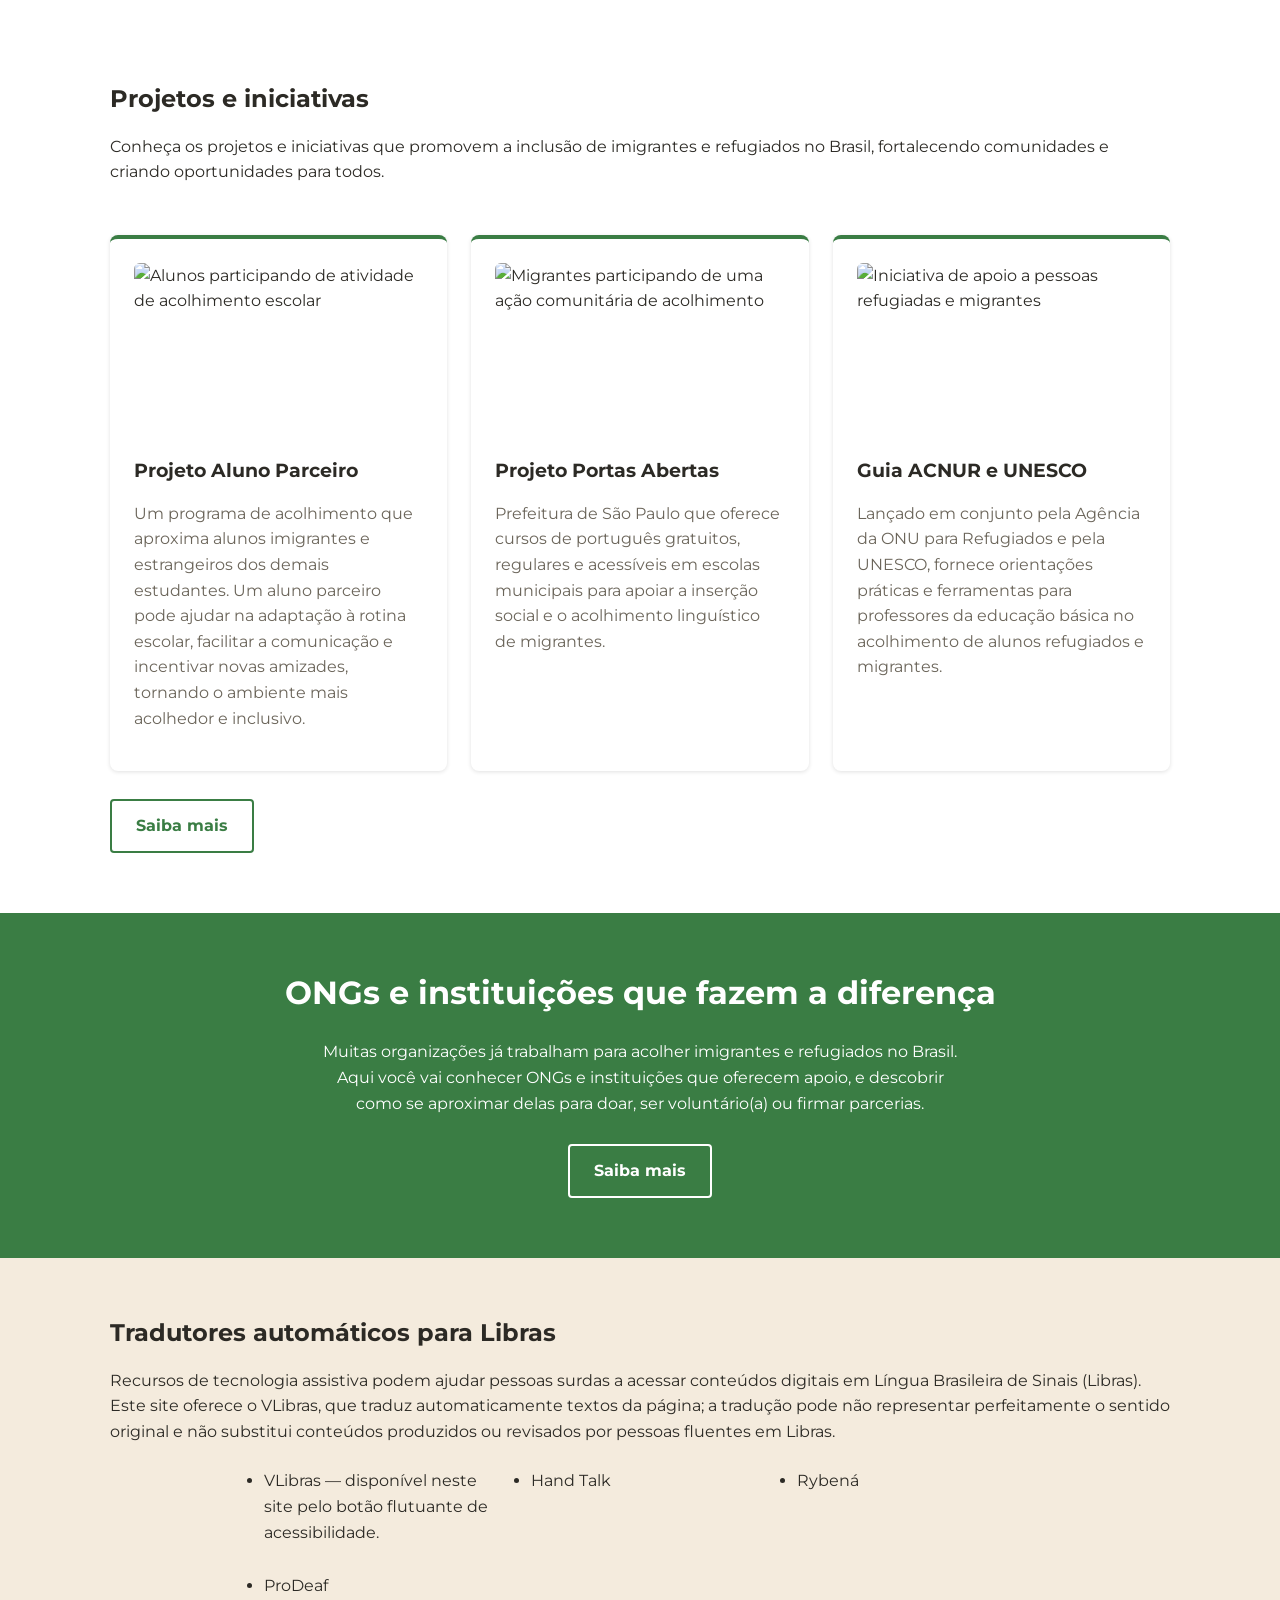
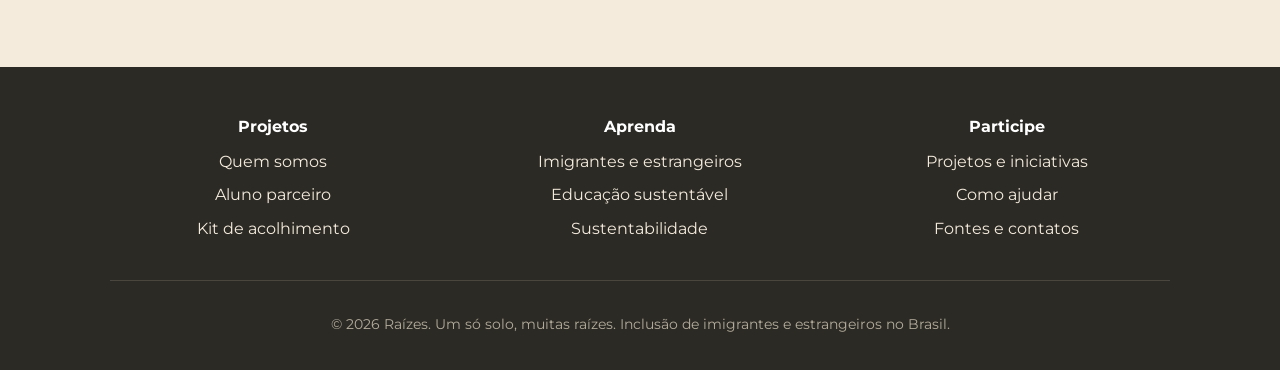
==== commit dbcd7f80: "Adiciona tradutor VLibras nas páginas Co-authored-by: Copilot <223556219+Copilot@users.noreply.githu" ====
--- a/index.html
+++ b/index.html
@@ -235,6 +235,21 @@
       </div>
     </div>
   </section>
+
+  <section class="educacao-inclusao" aria-labelledby="tradutores-libras">
+    <div class="container">
+      <div class="section-intro">
+        <h2 id="tradutores-libras">Tradutores automáticos para Libras</h2>
+        <p>Recursos de tecnologia assistiva podem ajudar pessoas surdas a acessar conteúdos digitais em Língua Brasileira de Sinais (Libras). Este site oferece o VLibras, que traduz automaticamente textos da página; a tradução pode não representar perfeitamente o sentido original e não substitui conteúdos produzidos ou revisados por pessoas fluentes em Libras.</p>
+      </div>
+      <ul class="lista-tradutores">
+        <li>VLibras — disponível neste site pelo botão flutuante de acessibilidade.</li>
+        <li>Hand Talk</li>
+        <li>Rybená</li>
+        <li>ProDeaf</li>
+      </ul>
+    </div>
+  </section>
 </main>
 
 <!-- RODAPÉ -->
@@ -270,6 +285,15 @@
   </div>
 </footer>
 
+<div vw class="enabled">
+  <div vw-access-button class="active"></div>
+  <div vw-plugin-wrapper>
+    <div class="vw-plugin-top-wrapper"></div>
+  </div>
+</div>
+<script src="https://vlibras.gov.br/app/vlibras-plugin.js"></script>
+<script>new window.VLibras.Widget('https://vlibras.gov.br/app');</script>
+
 <script>
   // deixa o menu responsivo
   const btn = document.querySelector('.menu-toggle');
--- a/style.css
+++ b/style.css
@@ -536,6 +536,19 @@
   max-width: 480px;
 }
 
+.lista-tradutores {
+  display: grid;
+  grid-template-columns: repeat(auto-fit, minmax(180px, 1fr));
+  gap: 12px 24px;
+  max-width: 800px;
+  margin: 0 auto;
+  padding-left: 1.5rem;
+}
+
+.lista-tradutores li {
+  padding: 8px 0;
+}
+
 .form-contato input,
 .form-contato textarea,
 .form-contato select {
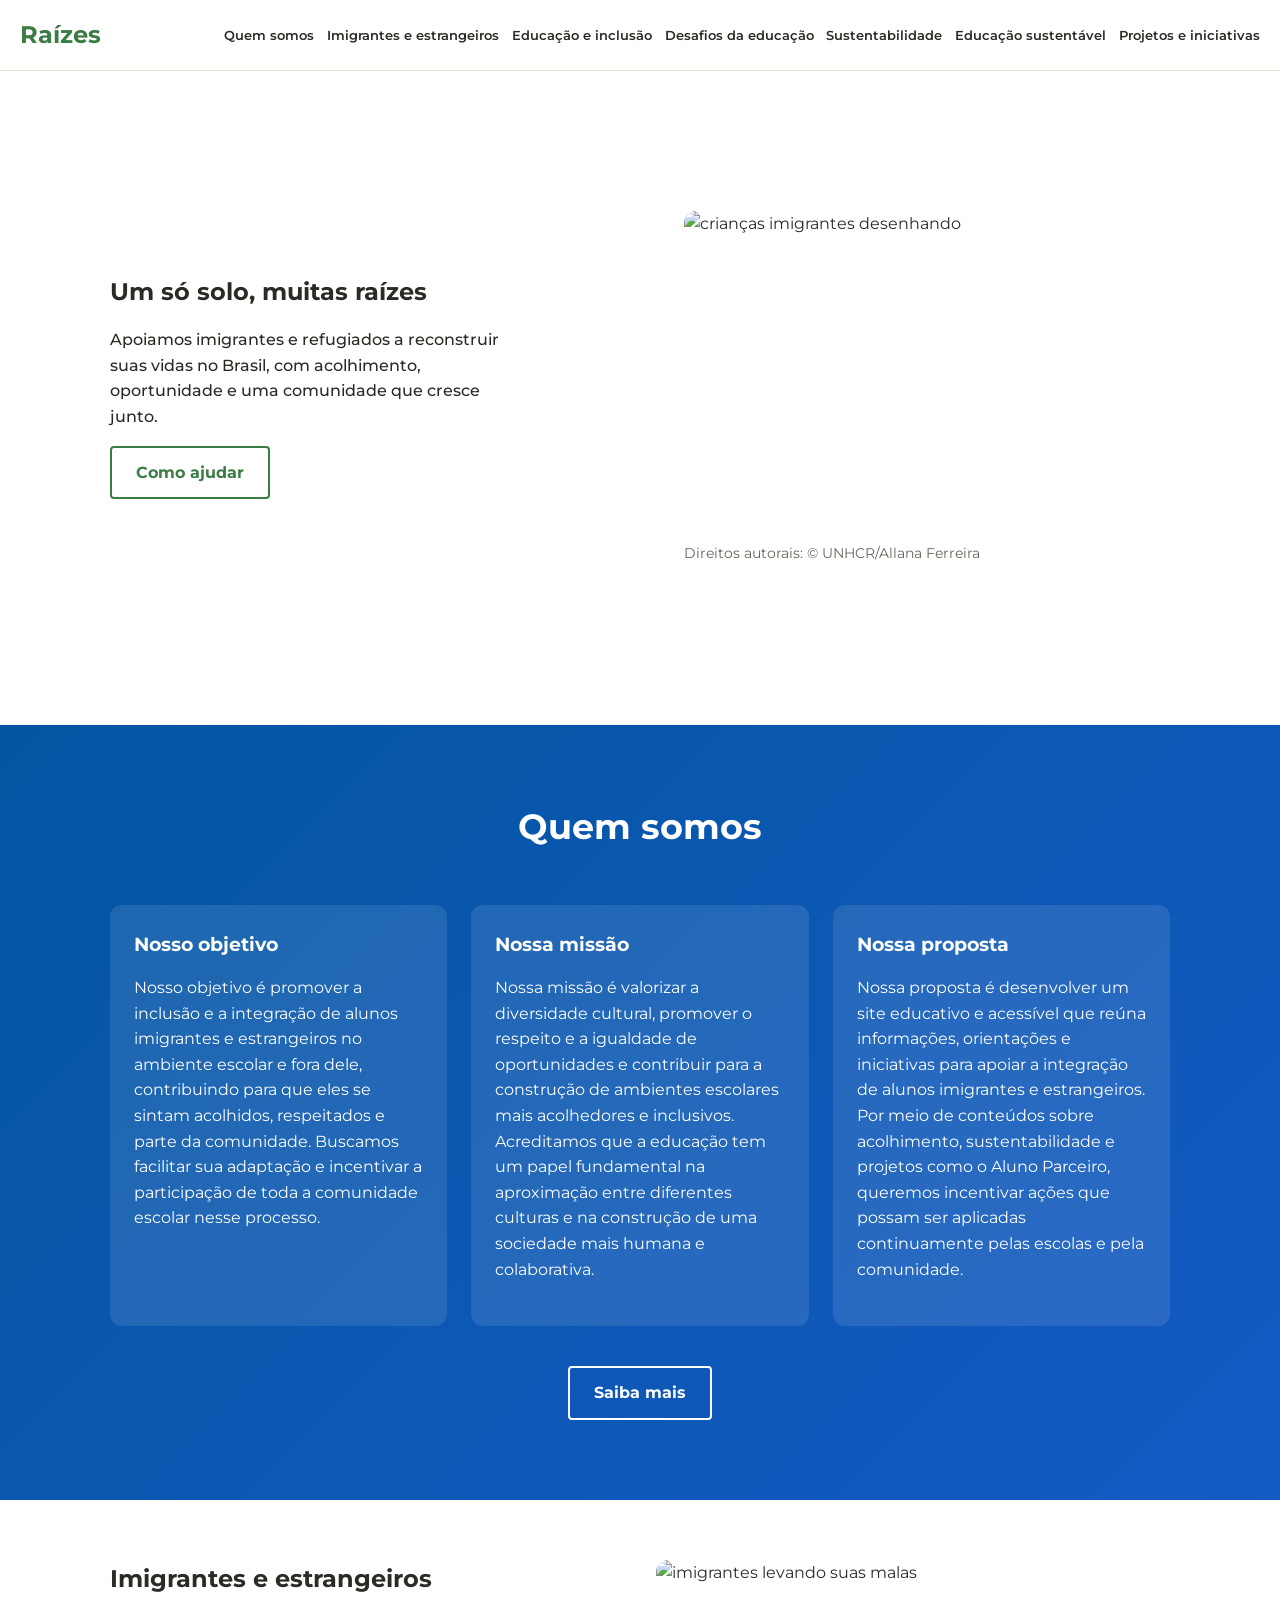
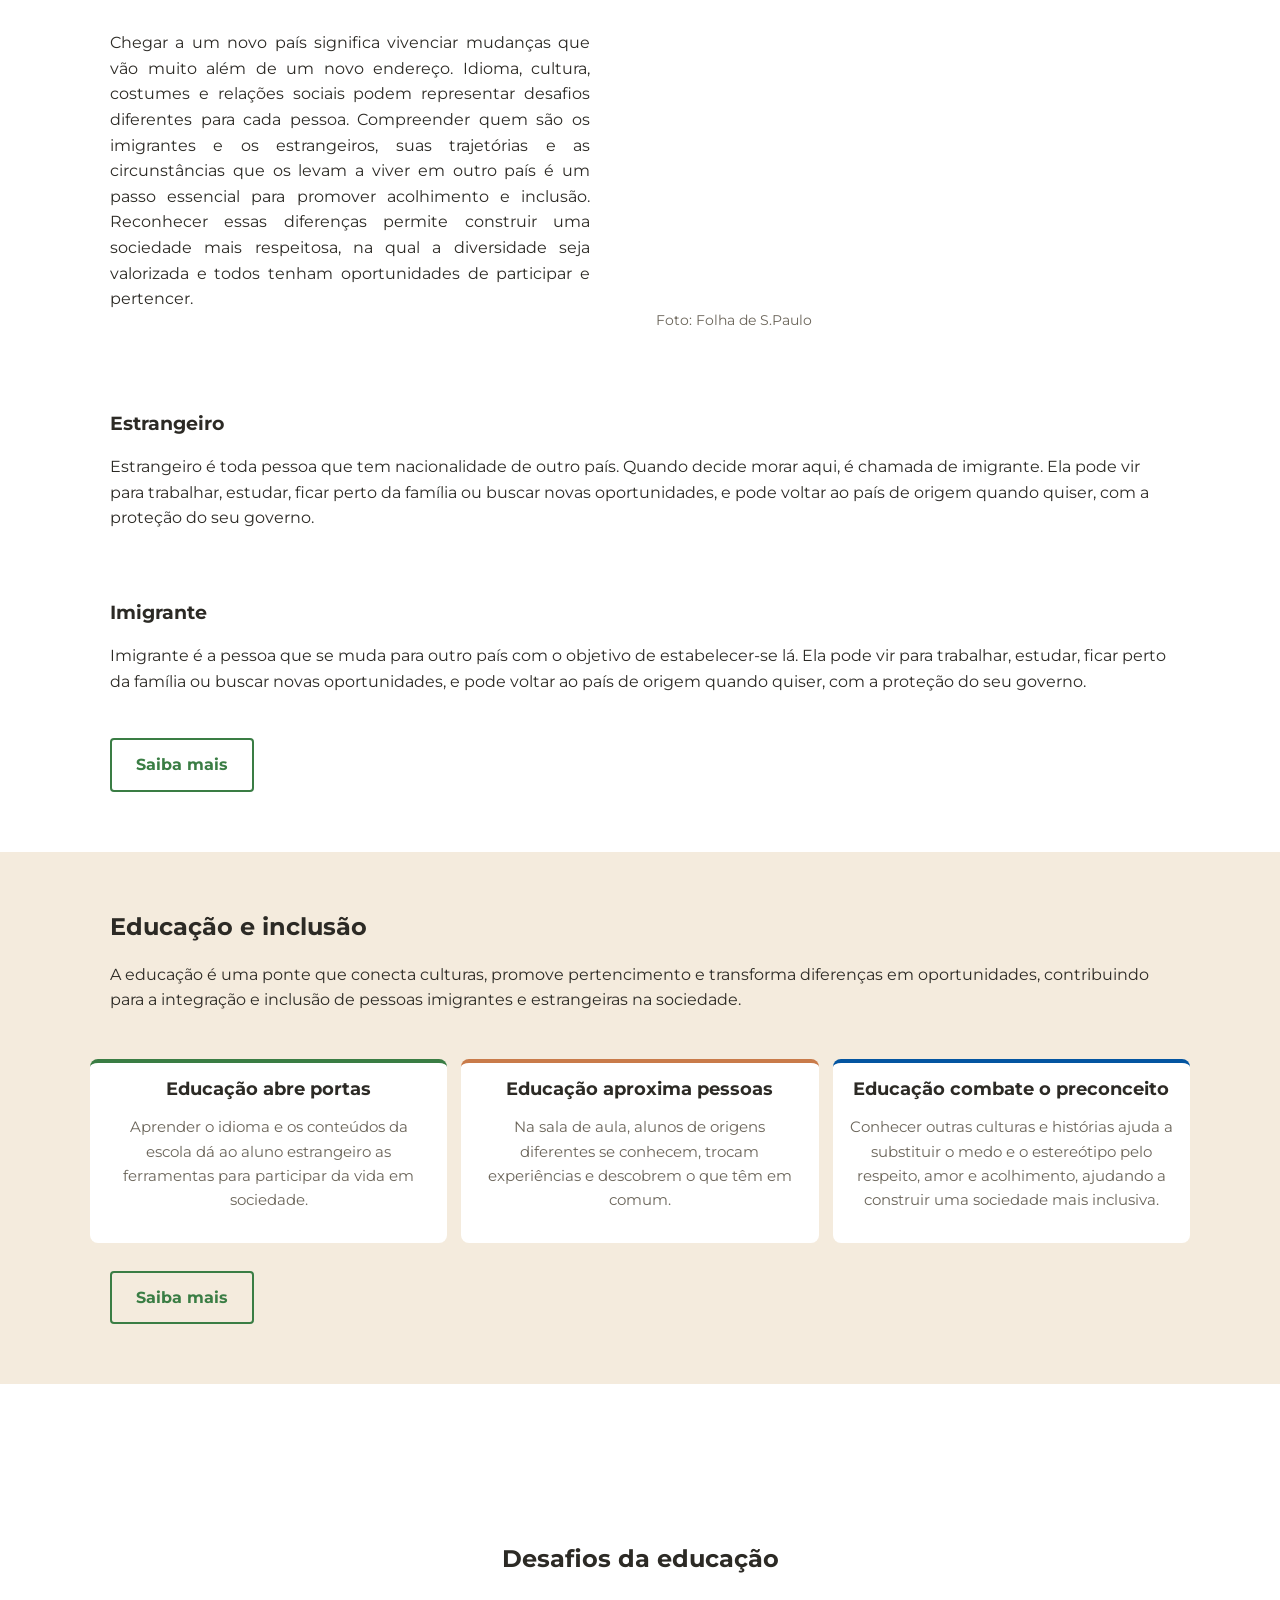
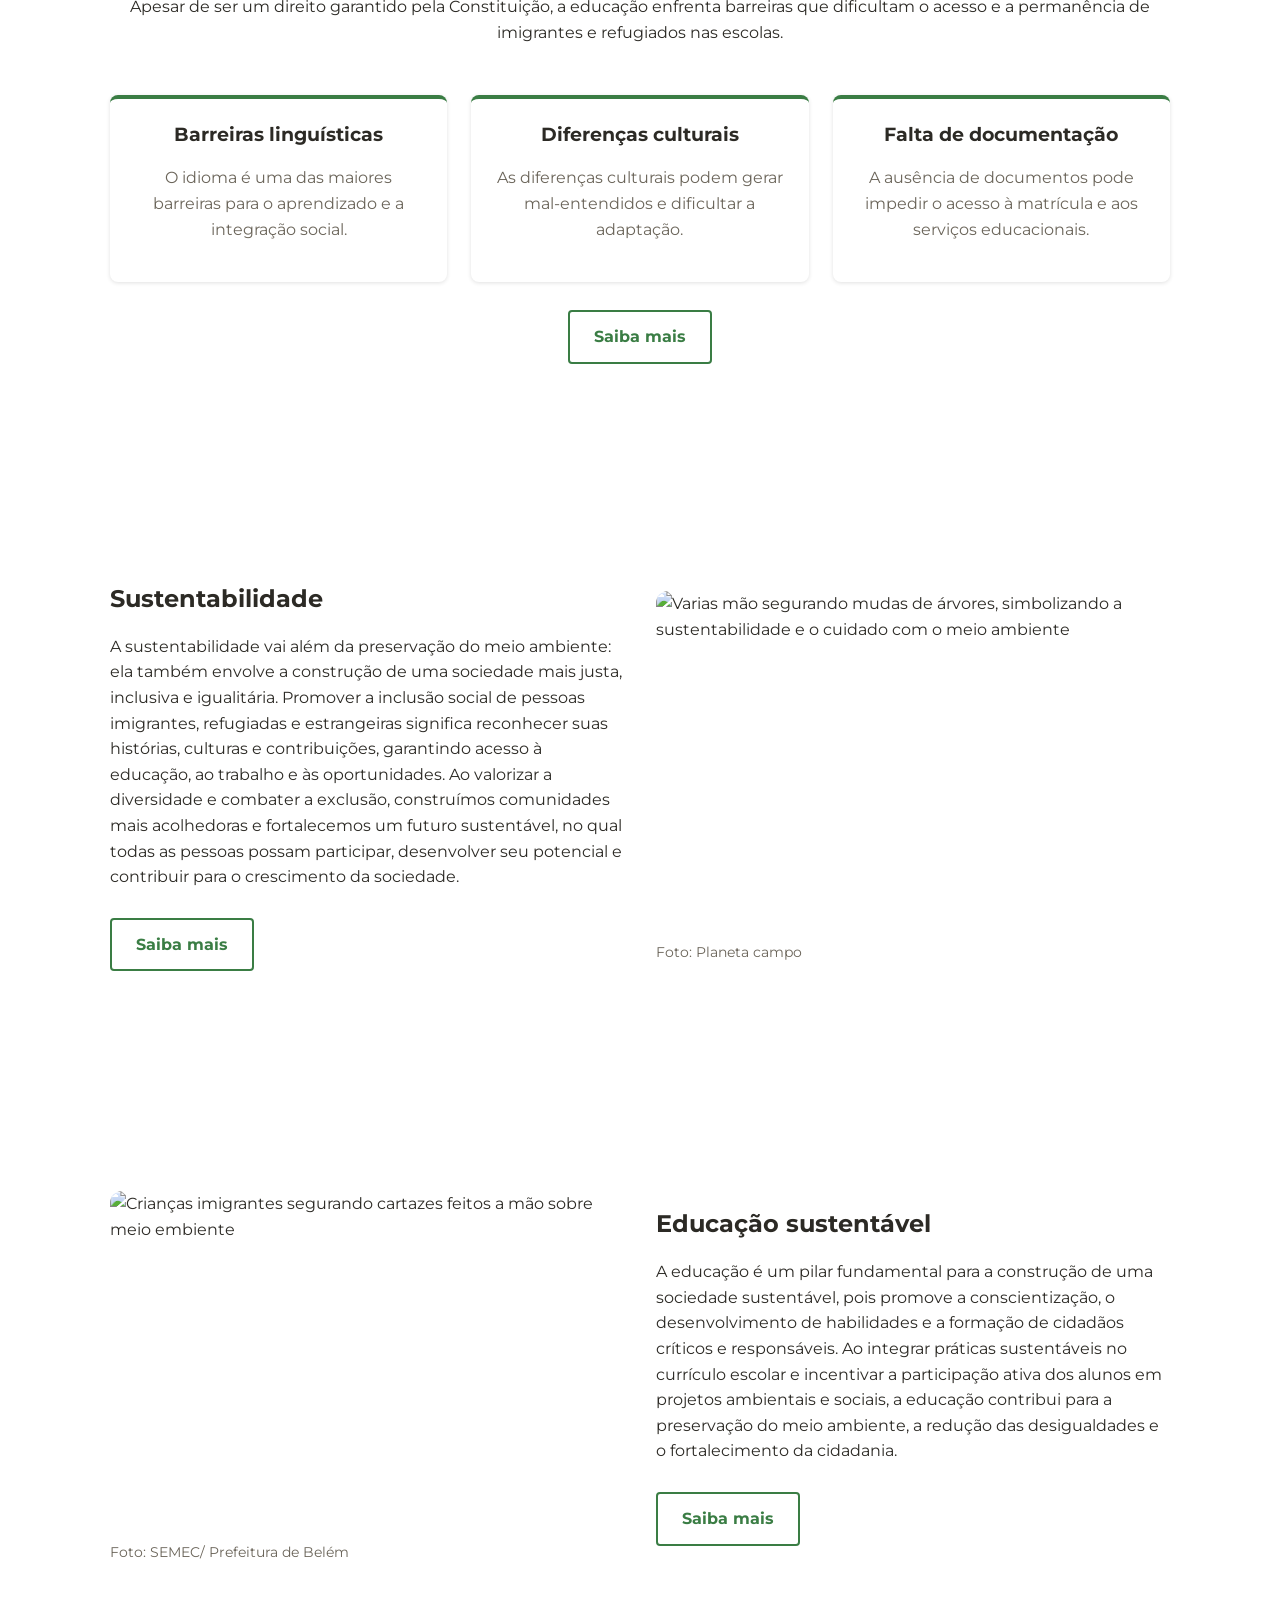
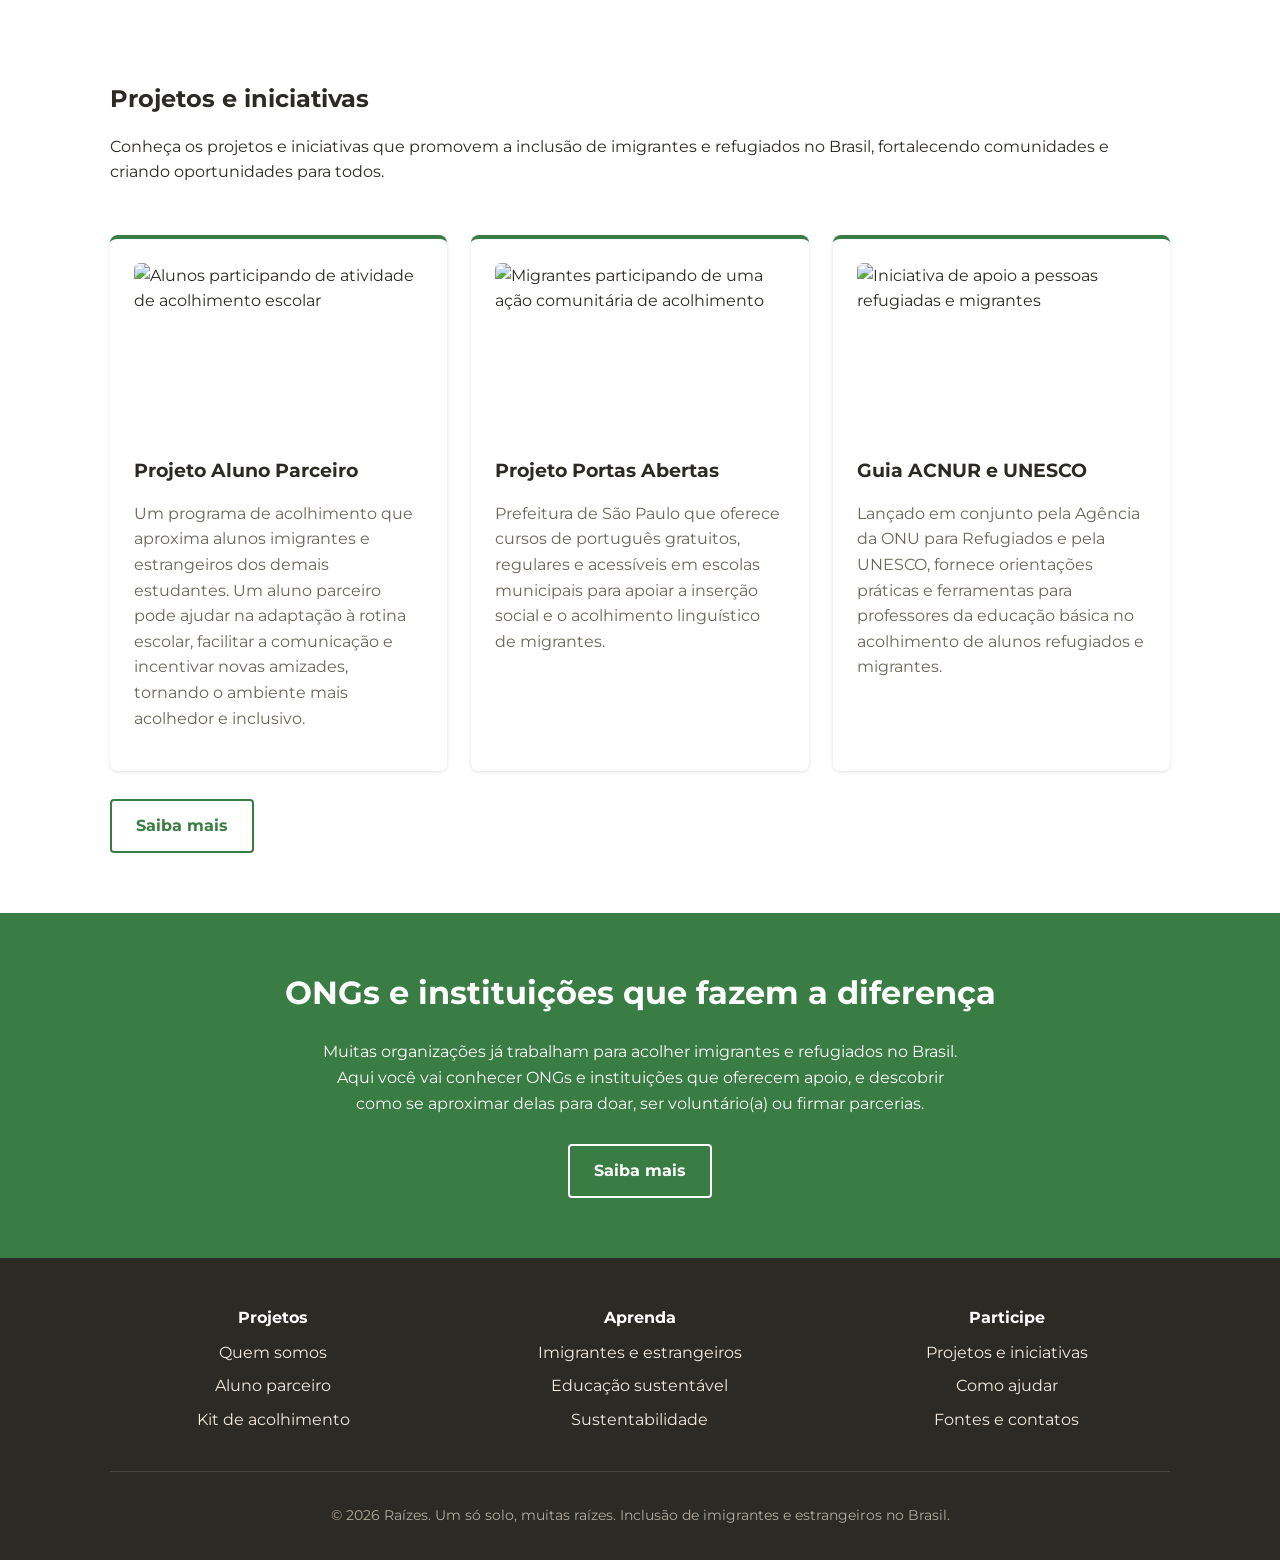
==== commit a3d9c1bd: "Remove Libras translator section from homepage Co-authored-by: Copilot <223556219+Copilot@users.nore" ====
--- a/index.html
+++ b/index.html
@@ -4,28 +4,28 @@
 <meta charset="UTF-8">
 <meta name="viewport" content="width=device-width, initial-scale=1.0">
 <title>Raízes — Inclusão escolar e sustentabilidade</title>
-<link rel="stylesheet" href="style.css">
+<link rel="stylesheet" href="/style.css">
 <meta name="description" content="Raízes promove a inclusão de imigrantes e refugiados no Brasil, construindo comunidades mais diversas, sustentáveis e resilientes.">
 <link rel="icon" type="image/png" href="/folha-verde.png">
 </head>
 <body>
 
-<a class="skip-link" href="#conteudo-principal">Pular para o conteúdo principal</a>
+<a class="skip-link" href="/inicio/conteudo-principal">Pular para o conteúdo principal</a>
 <header>
   <div class="container">
-    <a href="#" class="logo">Raízes</a>
+    <a href="/" class="logo">Raízes</a>
 
     <button class="menu-toggle" aria-expanded="false" aria-controls="menu">Menu</button>
 
     <nav id="menu" aria-label="Menu principal">
       <ul>
-        <li><a href="#missao">Quem somos</a></li>
-        <li><a href="#imigrantes-estrangeiros">Imigrantes e estrangeiros</a></li>
-        <li><a href="#educacao-inclusao">Educação e inclusão</a></li>
-        <li><a href="#Desafios-educacao">Desafios da educação</a></li>
-        <li><a href="#sustentabilidade">Sustentabilidade</a></li>
-        <li><a href="#educacao-sustentavel">Educação sustentável</a></li>
-        <li><a href="#projetos--iniciativas">Projetos e iniciativas</a></li>
+        <li><a href="/inicio/quem-somos">Quem somos</a></li>
+        <li><a href="/inicio/imigrantes-e-estrangeiros">Imigrantes e estrangeiros</a></li>
+        <li><a href="/inicio/educacao-inclusao">Educação e inclusão</a></li>
+        <li><a href="/inicio/desafios-educacao">Desafios da educação</a></li>
+        <li><a href="/inicio/sustentabilidade">Sustentabilidade</a></li>
+        <li><a href="/inicio/educacao-sustentavel">Educação sustentável</a></li>
+        <li><a href="/inicio/projetos-iniciativas">Projetos e iniciativas</a></li>
       </ul>
     </nav>
   </div>
@@ -38,7 +38,7 @@
         <h1>Um só solo, muitas raízes</h1>
         <p class="texto1">Apoiamos imigrantes e refugiados a reconstruir suas vidas no Brasil, com acolhimento, oportunidade e uma comunidade que cresce junto.</p>
         <div class="botoes">
-          <a href="#como-ajudar" class="botao botao-secundario">Como ajudar</a>
+          <a href="/inicio/como-ajudar" class="botao botao-secundario">Como ajudar</a>
         </div>
       </div>
 
@@ -236,20 +236,6 @@
     </div>
   </section>
 
-  <section class="educacao-inclusao" aria-labelledby="tradutores-libras">
-    <div class="container">
-      <div class="section-intro">
-        <h2 id="tradutores-libras">Tradutores automáticos para Libras</h2>
-        <p>Recursos de tecnologia assistiva podem ajudar pessoas surdas a acessar conteúdos digitais em Língua Brasileira de Sinais (Libras). Este site oferece o VLibras, que traduz automaticamente textos da página; a tradução pode não representar perfeitamente o sentido original e não substitui conteúdos produzidos ou revisados por pessoas fluentes em Libras.</p>
-      </div>
-      <ul class="lista-tradutores">
-        <li>VLibras — disponível neste site pelo botão flutuante de acessibilidade.</li>
-        <li>Hand Talk</li>
-        <li>Rybená</li>
-        <li>ProDeaf</li>
-      </ul>
-    </div>
-  </section>
 </main>
 
 <!-- RODAPÉ -->
@@ -259,24 +245,24 @@
       <div>
         <h2>Projetos</h2>
         <ul>
-          <li><a href="#missao">Quem somos</a></li>
-          <li><a href="#educacao-inclusao">Aluno parceiro</a></li>
-          <li><a href="#projetos--iniciativas">Kit de acolhimento</a></li>
+          <li><a href="/inicio/quem-somos">Quem somos</a></li>
+          <li><a href="/inicio/educacao-inclusao">Aluno parceiro</a></li>
+          <li><a href="/inicio/projetos-iniciativas">Kit de acolhimento</a></li>
         </ul>
       </div>
       <div>
         <h2>Aprenda</h2>
         <ul>
-          <li><a href="#imigrantes-estrangeiros">Imigrantes e estrangeiros</a></li>
-          <li><a href="#educacao-sustentavel">Educação sustentável</a></li>
-          <li><a href="#sustentabilidade">Sustentabilidade</a></li>
+          <li><a href="/inicio/imigrantes-e-estrangeiros">Imigrantes e estrangeiros</a></li>
+          <li><a href="/inicio/educacao-sustentavel">Educação sustentável</a></li>
+          <li><a href="/inicio/sustentabilidade">Sustentabilidade</a></li>
         </ul>
       </div>
       <div>
         <h2>Participe</h2>
         <ul>
-          <li><a href="#projetos--iniciativas">Projetos e iniciativas</a></li>
-          <li><a href="#como-ajudar">Como ajudar</a></li>
+          <li><a href="/inicio/projetos-iniciativas">Projetos e iniciativas</a></li>
+          <li><a href="/inicio/como-ajudar">Como ajudar</a></li>
           <li><a href="fontes.html">Fontes e contatos</a></li>
         </ul>
       </div>
@@ -311,14 +297,57 @@
     btn.textContent = aberto ? 'Fechar' : 'Menu';
   });
 
-  menu.querySelectorAll('a').forEach(link => link.addEventListener('click', () => {
-    const destino = document.querySelector(link.hash);
-    if (destino) {
-      destino.setAttribute('tabindex', '-1');
-      destino.focus();
+  const destinosInicio = {
+    'conteudo-principal': 'conteudo-principal',
+    'quem-somos': 'missao',
+    'imigrantes-e-estrangeiros': 'imigrantes-estrangeiros',
+    'educacao-inclusao': 'educacao-inclusao',
+    'desafios-educacao': 'Desafios-educacao',
+    sustentabilidade: 'sustentabilidade',
+    'educacao-sustentavel': 'educacao-sustentavel',
+    'projetos-iniciativas': 'projetos--iniciativas',
+    'como-ajudar': 'como-ajudar',
+    contato: 'contato'
+  };
+
+  function navegarParaRotaInicio(caminho, atualizarHistorico) {
+    const slug = caminho.split('/').filter(Boolean).pop();
+    const id = destinosInicio[slug];
+    const destino = id && document.getElementById(id);
+
+    if (!destino) return;
+
+    if (atualizarHistorico && window.location.pathname !== caminho) {
+      window.history.pushState({}, '', caminho);
     }
-    fecharMenu();
-  }));
+
+    destino.setAttribute('tabindex', '-1');
+    destino.focus();
+    destino.scrollIntoView({ behavior: 'smooth', block: 'start' });
+  }
+
+  document.querySelectorAll('a[href^="/inicio/"]').forEach(link => {
+    link.addEventListener('click', evento => {
+      if (evento.button !== 0 || evento.metaKey || evento.ctrlKey || evento.shiftKey || evento.altKey) return;
+
+      evento.preventDefault();
+      fecharMenu();
+      navegarParaRotaInicio(link.pathname, true);
+    });
+  });
+
+  window.addEventListener('popstate', () => {
+    const rota = window.location.pathname;
+    if (rota.startsWith('/inicio/')) {
+      navegarParaRotaInicio(rota, false);
+    } else if (rota === '/') {
+      window.scrollTo({ top: 0, behavior: 'smooth' });
+    }
+  });
+
+  if (window.location.pathname.startsWith('/inicio/')) {
+    navegarParaRotaInicio(window.location.pathname, false);
+  }
 
   document.addEventListener('keydown', evento => {
     if (evento.key === 'Escape' && menu.classList.contains('aberto')) {
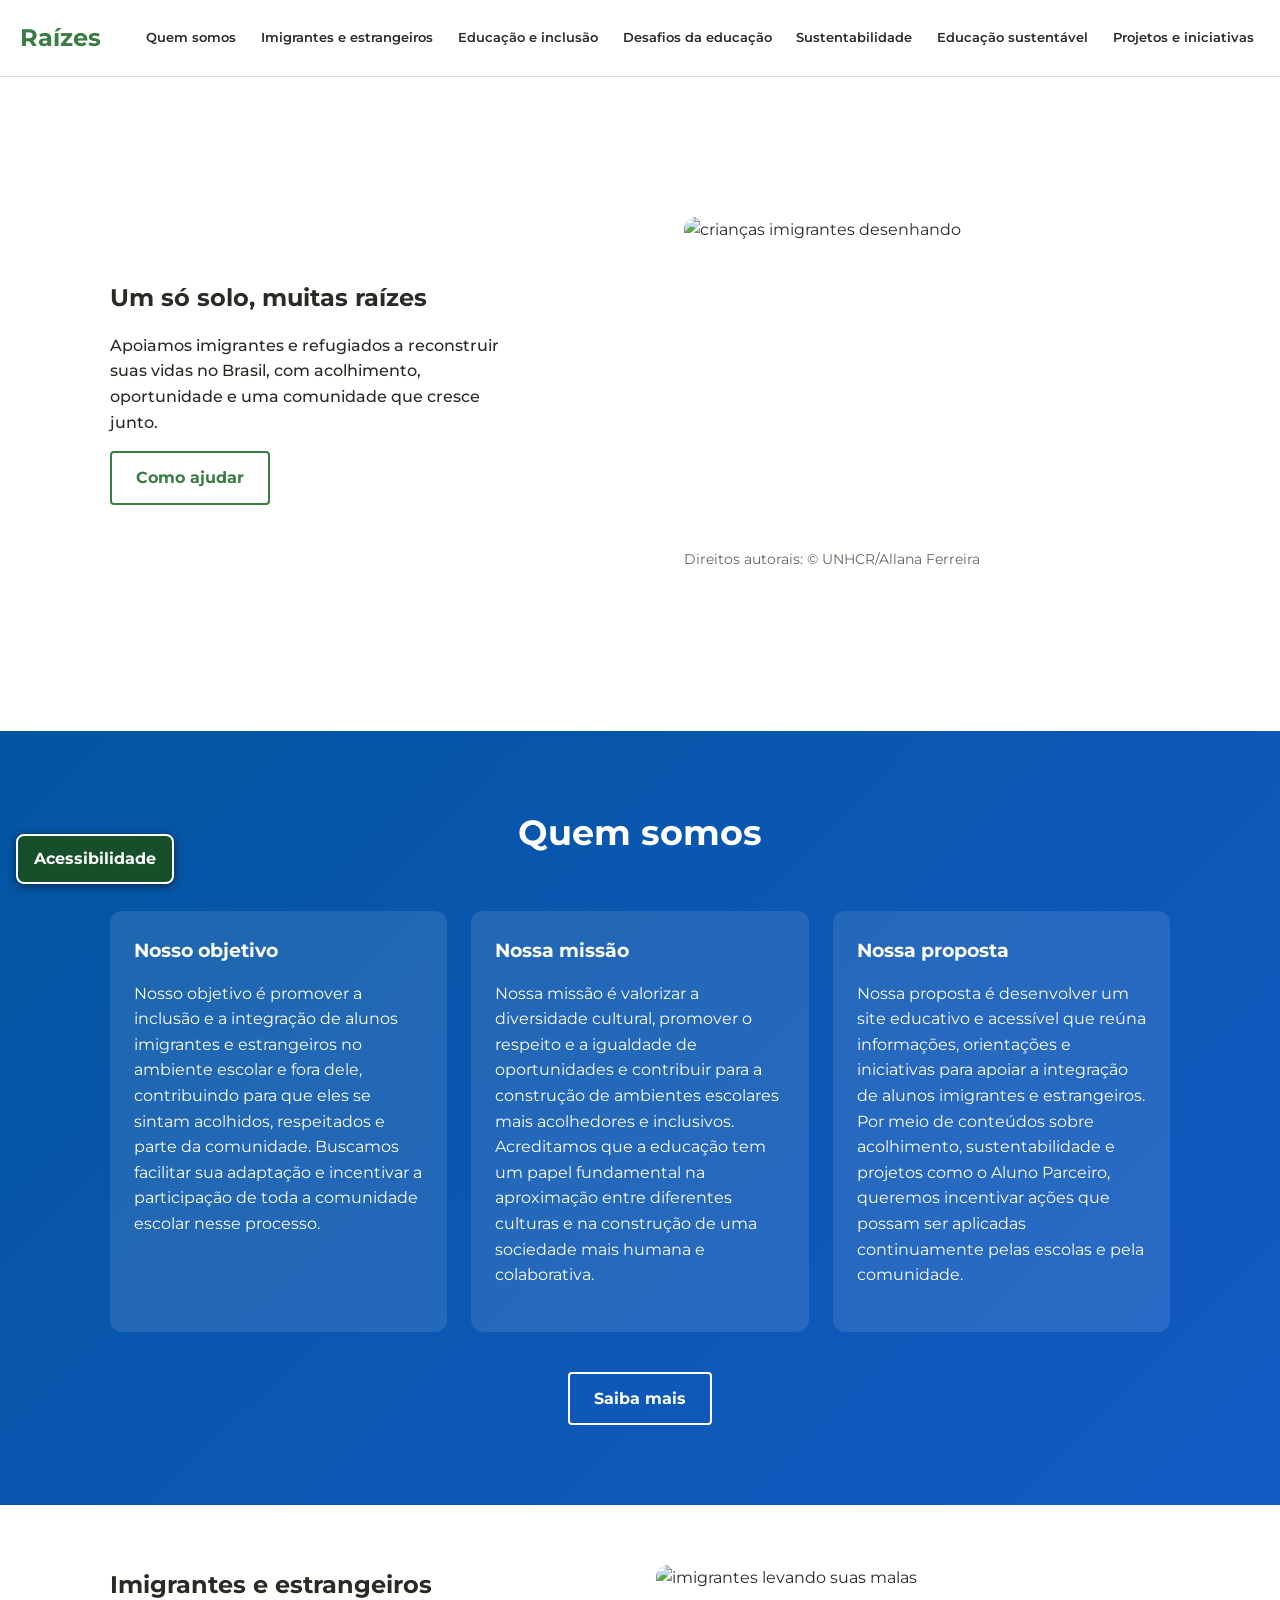
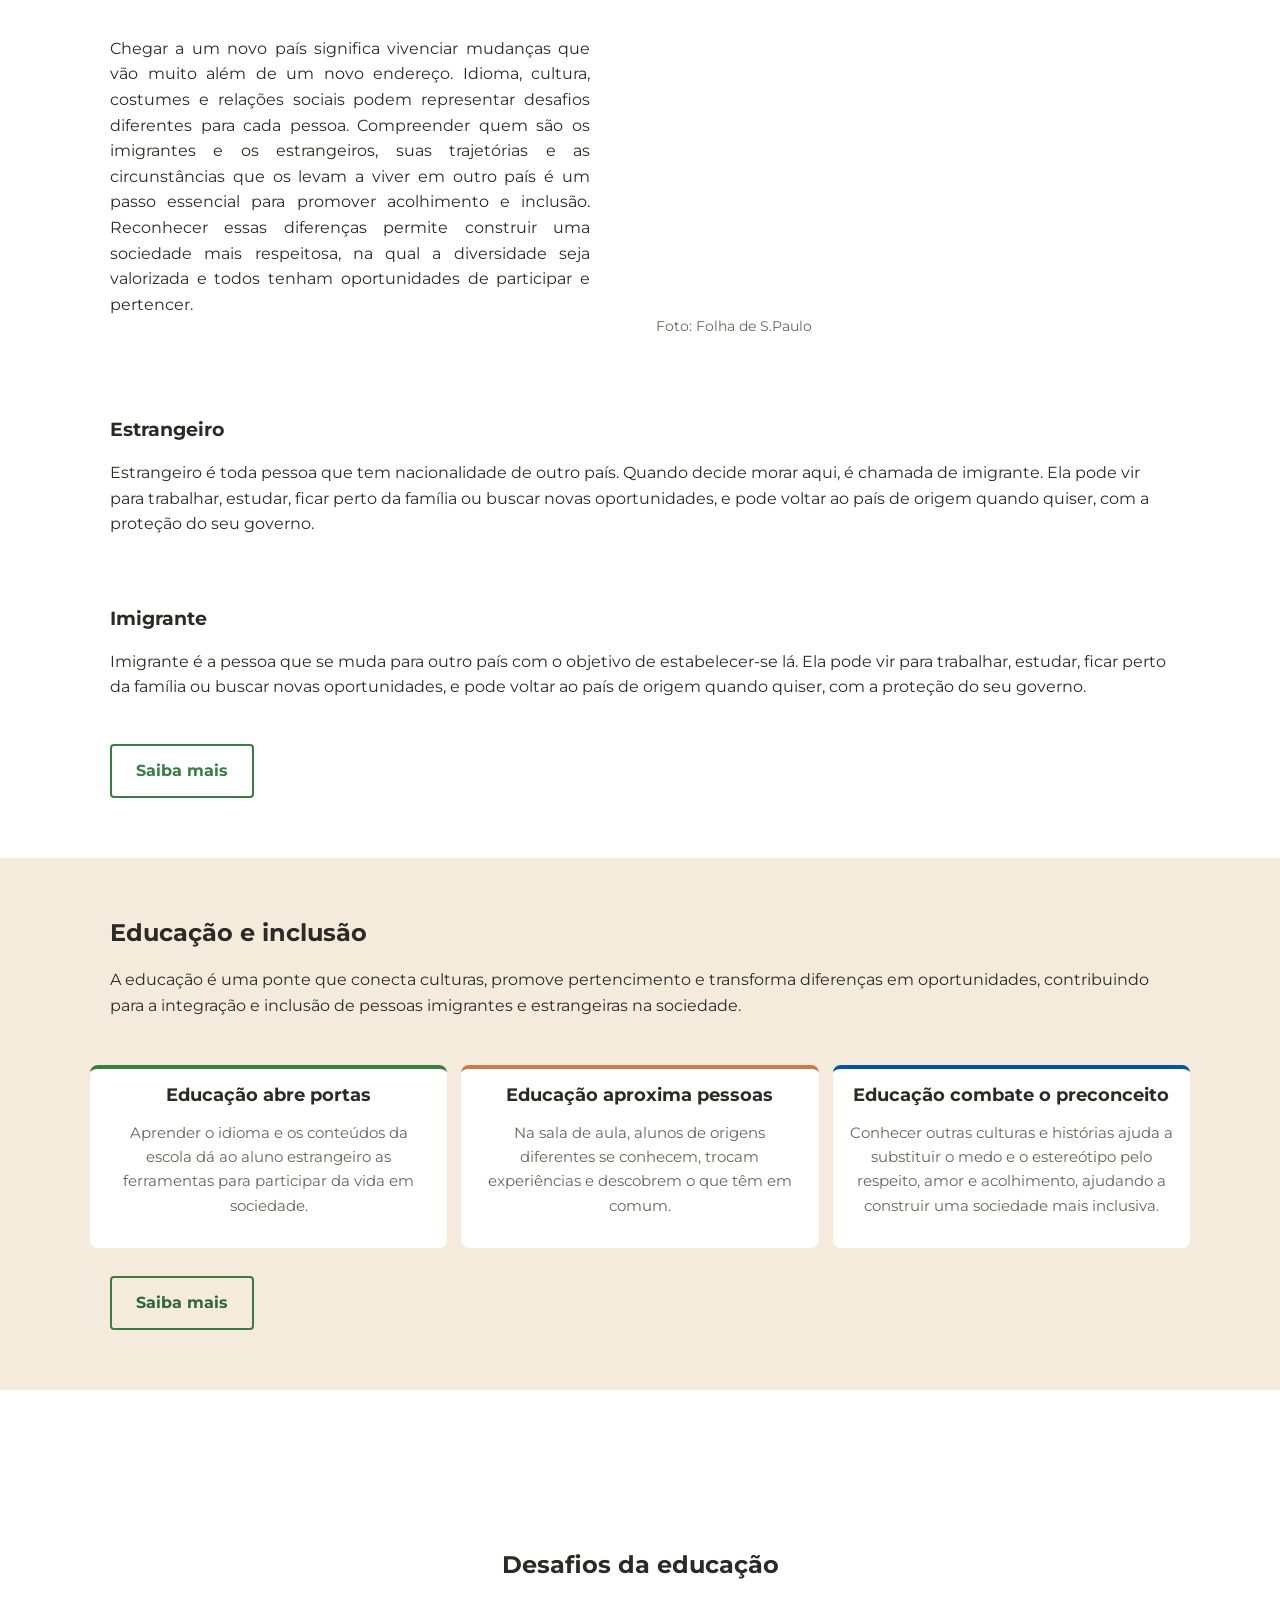
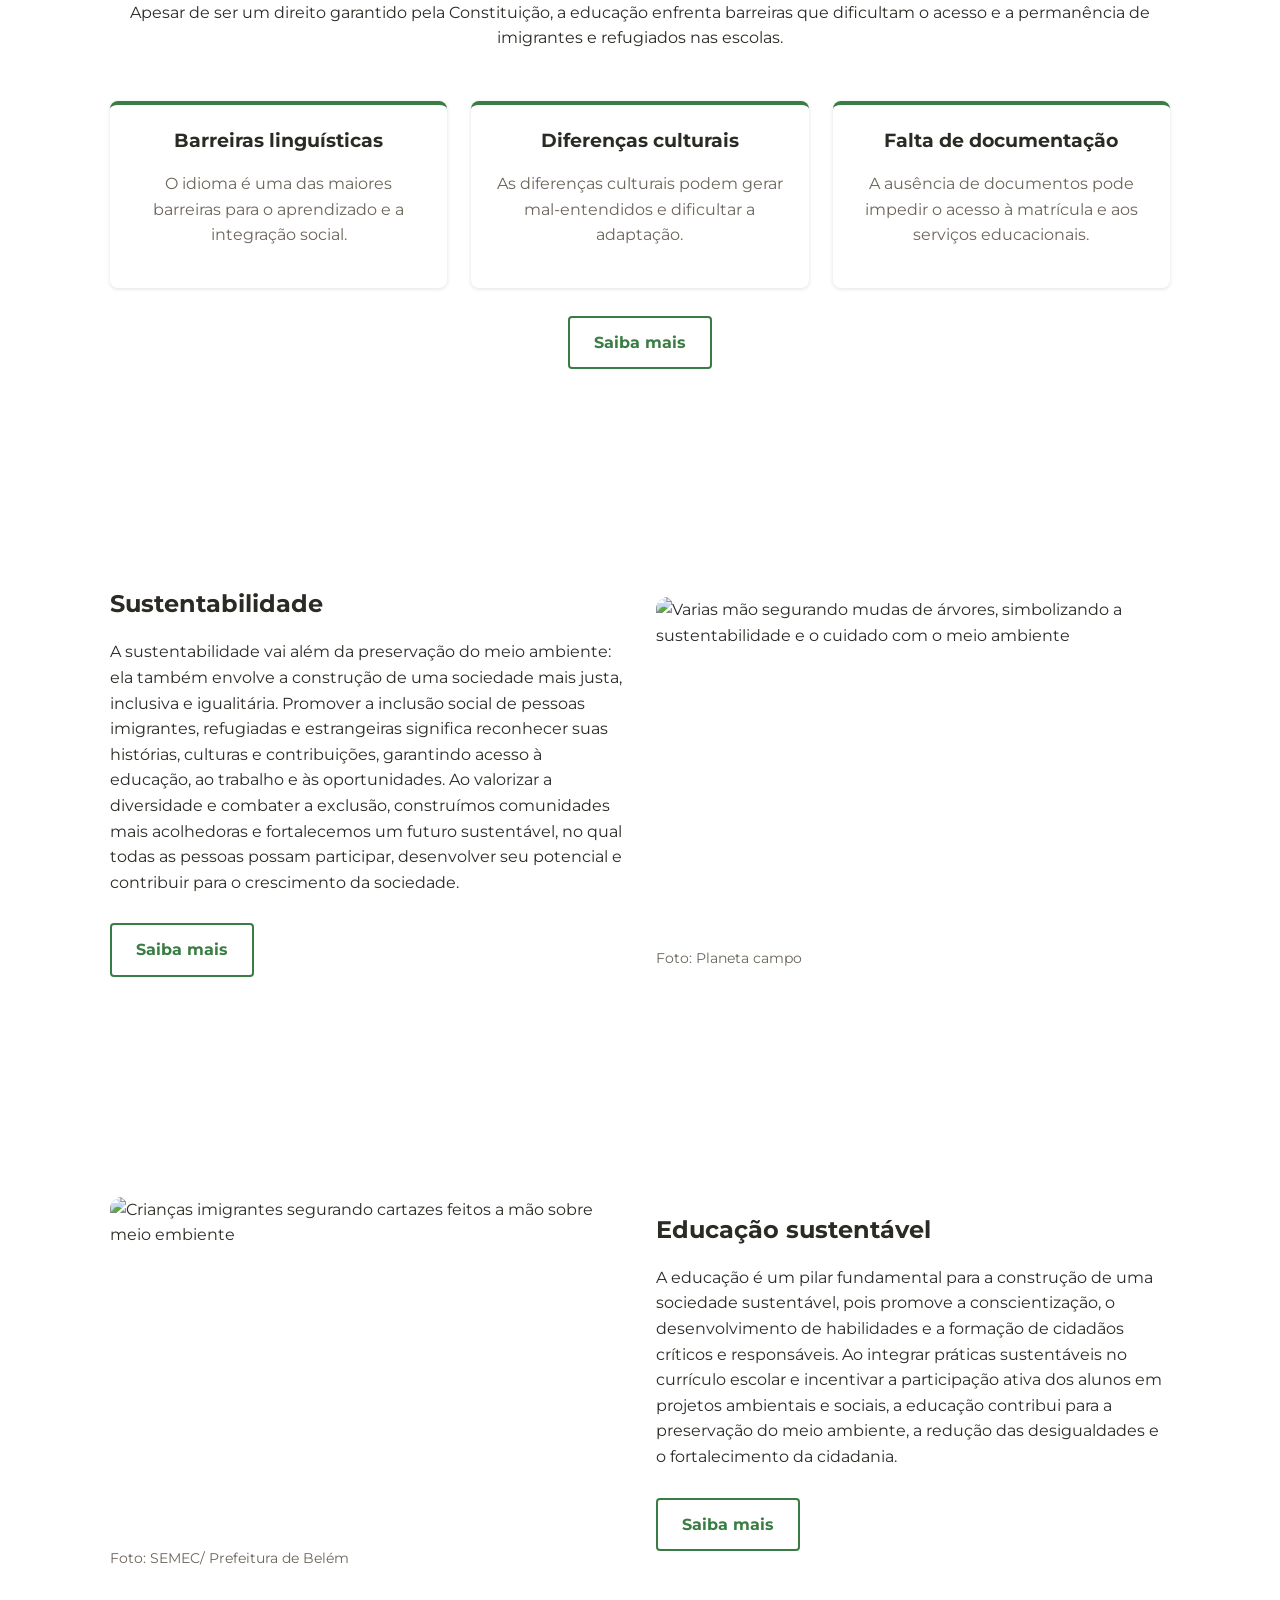
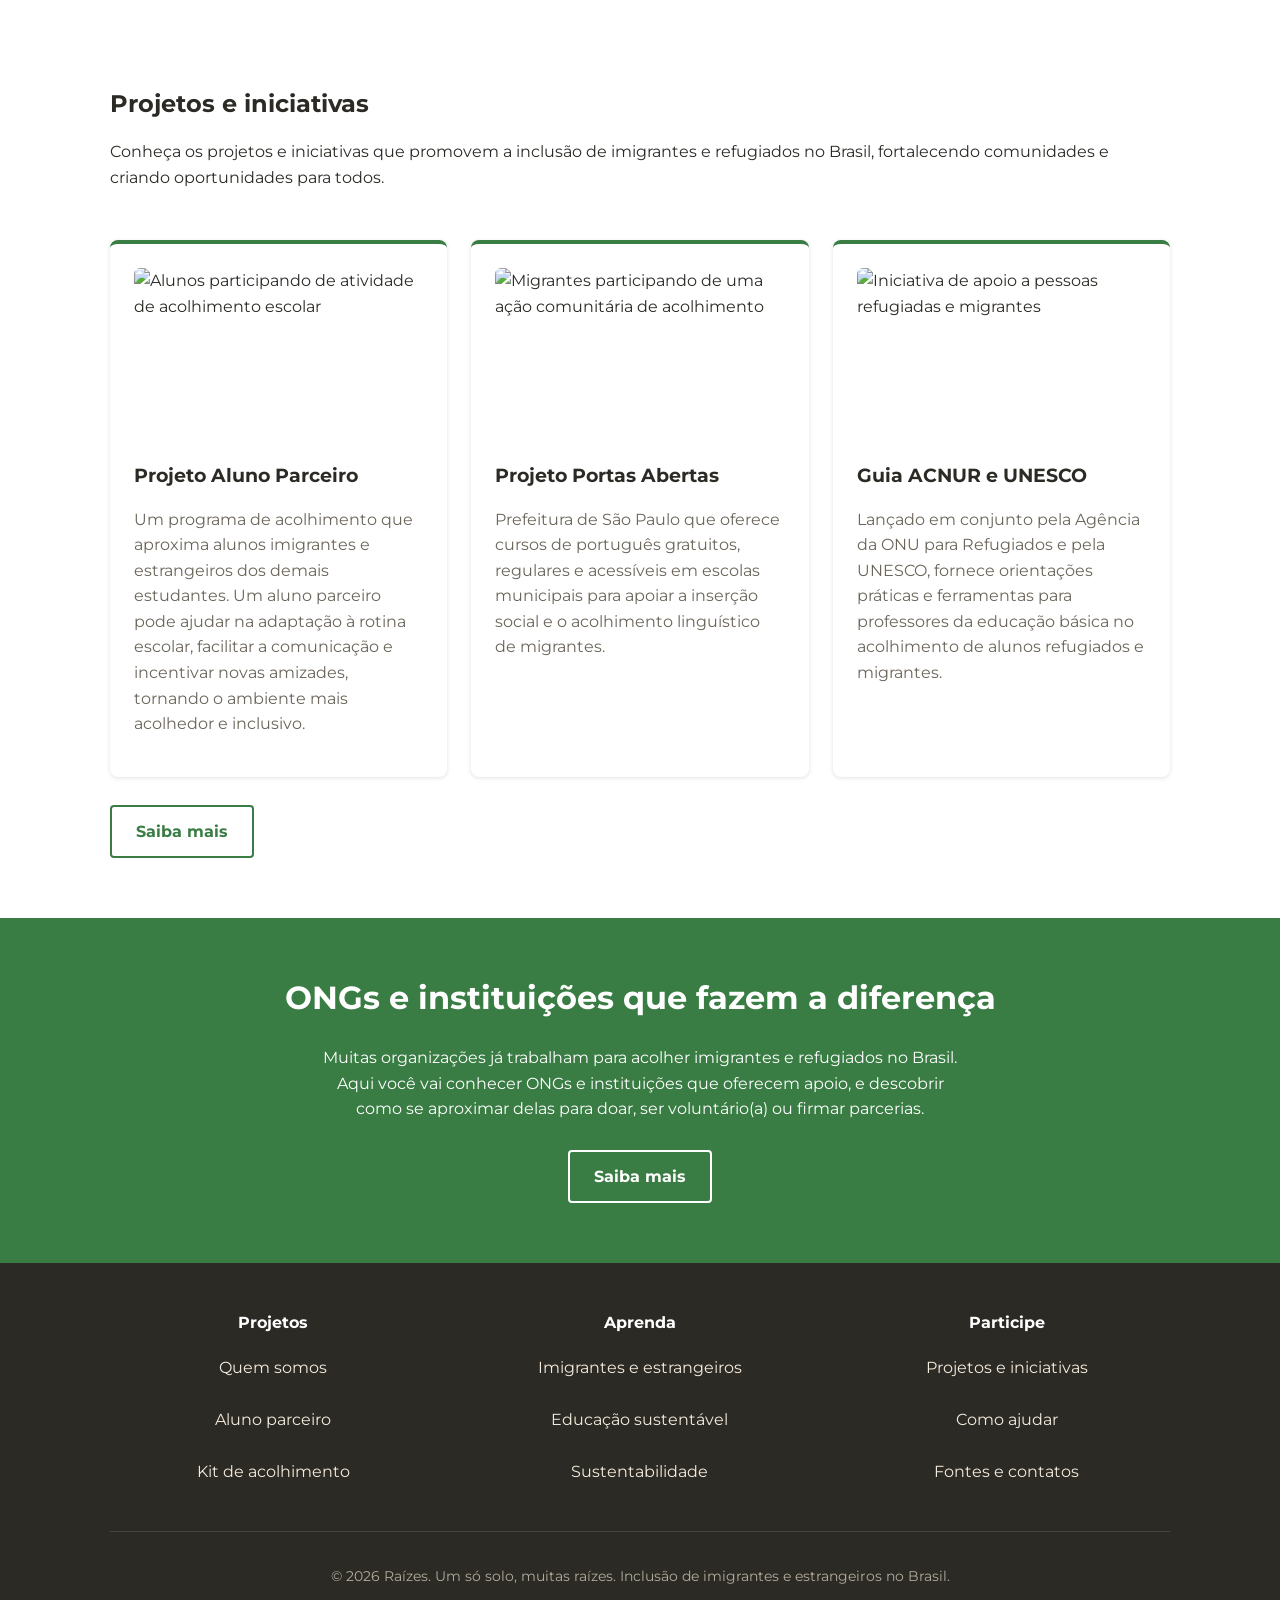
==== commit 636495b4: "Add accessibility tools across site Co-authored-by: Copilot <223556219+Copilot@users.noreply.github." ====
--- a/index.html
+++ b/index.html
@@ -7,6 +7,8 @@
 <link rel="stylesheet" href="/style.css">
 <meta name="description" content="Raízes promove a inclusão de imigrantes e refugiados no Brasil, construindo comunidades mais diversas, sustentáveis e resilientes.">
 <link rel="icon" type="image/png" href="/folha-verde.png">
+<link rel="stylesheet" href="/acessibilidade.css">
+<script src="/acessibilidade.js" defer></script>
 </head>
 <body>
 
@@ -284,6 +286,8 @@
   // deixa o menu responsivo
   const btn = document.querySelector('.menu-toggle');
   const menu = document.getElementById('menu');
+  const comportamentoRolagem = () =>
+    window.matchMedia('(prefers-reduced-motion: reduce)').matches ? 'auto' : 'smooth';
 
   function fecharMenu() {
     menu.classList.remove('aberto');
@@ -323,7 +327,7 @@
 
     destino.setAttribute('tabindex', '-1');
     destino.focus();
-    destino.scrollIntoView({ behavior: 'smooth', block: 'start' });
+    destino.scrollIntoView({ behavior: comportamentoRolagem(), block: 'start' });
   }
 
   document.querySelectorAll('a[href^="/inicio/"]').forEach(link => {
@@ -341,7 +345,7 @@
     if (rota.startsWith('/inicio/')) {
       navegarParaRotaInicio(rota, false);
     } else if (rota === '/') {
-      window.scrollTo({ top: 0, behavior: 'smooth' });
+      window.scrollTo({ top: 0, behavior: comportamentoRolagem() });
     }
   });
 
--- a/acessibilidade.css
+++ b/acessibilidade.css
@@ -0,0 +1,276 @@
+@import url('https://fonts.googleapis.com/css2?family=Atkinson+Hyperlegible:wght@400;700&display=swap');
+
+:root {
+  --a11y-font-scale: 100%;
+}
+
+html {
+  font-size: var(--a11y-font-scale, 100%);
+}
+
+:focus-visible {
+  outline: 3px solid #0645ad !important;
+  outline-offset: 3px !important;
+}
+
+button,
+input,
+select,
+textarea,
+summary,
+.accessibility-toolbar a {
+  min-height: 44px;
+}
+
+header nav a,
+footer a,
+.botao,
+.saiba-mais a {
+  display: inline-flex;
+  min-height: 44px;
+  align-items: center;
+}
+
+header nav a,
+footer a {
+  padding: 6px;
+}
+
+.accessibility-launcher,
+.accessibility-panel button,
+.accessibility-panel a {
+  min-width: 44px;
+  min-height: 44px;
+}
+
+.accessibility-launcher {
+  position: fixed;
+  z-index: 10001;
+  left: 16px;
+  bottom: 16px;
+  padding: 10px 16px;
+  border: 2px solid #fff;
+  border-radius: 8px;
+  background: #174f2a;
+  color: #fff;
+  font: inherit;
+  font-weight: 700;
+  cursor: pointer;
+  box-shadow: 0 2px 8px #0008;
+}
+
+.accessibility-panel {
+  position: fixed;
+  z-index: 10001;
+  left: 16px;
+  bottom: 76px;
+  width: min(360px, calc(100vw - 32px));
+  max-height: min(75vh, 640px);
+  overflow: auto;
+  padding: 16px;
+  border: 2px solid #174f2a;
+  border-radius: 8px;
+  background: #fff;
+  color: #1b1b1b;
+  box-shadow: 0 4px 16px #0005;
+  font: 1rem/1.5 Arial, sans-serif;
+}
+
+.accessibility-panel[hidden] {
+  display: none;
+}
+
+.accessibility-panel h2 {
+  margin: 0 0 12px;
+  font-size: 1.25rem;
+  line-height: 1.3;
+}
+
+.accessibility-panel p {
+  margin: 12px 0 6px;
+  font-weight: 700;
+}
+
+.accessibility-controls {
+  display: grid;
+  grid-template-columns: repeat(2, minmax(0, 1fr));
+  gap: 8px;
+}
+
+.accessibility-panel button,
+.accessibility-panel a {
+  display: inline-flex;
+  align-items: center;
+  justify-content: center;
+  gap: 6px;
+  padding: 8px;
+  border: 2px solid #174f2a;
+  border-radius: 6px;
+  background: #fff;
+  color: #173c22;
+  font: inherit;
+  text-align: center;
+  text-decoration: none;
+  cursor: pointer;
+}
+
+.accessibility-panel button[aria-pressed="true"] {
+  background: #174f2a;
+  color: #fff;
+}
+
+.accessibility-panel .accessibility-page-link {
+  width: 100%;
+  margin-top: 12px;
+}
+
+.accessibility-shortcuts {
+  font-size: 0.9rem;
+  font-weight: 400 !important;
+}
+
+.accessibility-status {
+  position: absolute;
+  width: 1px;
+  height: 1px;
+  overflow: hidden;
+  clip: rect(0, 0, 0, 0);
+  white-space: nowrap;
+  clip-path: inset(50%);
+}
+
+body.a11y-spacing {
+  letter-spacing: 0.08em !important;
+  word-spacing: 0.16em !important;
+  line-height: 1.8 !important;
+}
+
+body.a11y-readable-font,
+body.a11y-readable-font * {
+  font-family: "Atkinson Hyperlegible", Arial, sans-serif !important;
+}
+
+body.a11y-dark,
+body.a11y-dark *,
+body.a11y-dark header,
+body.a11y-dark main,
+body.a11y-dark section,
+body.a11y-dark article,
+body.a11y-dark footer,
+body.a11y-dark .container,
+body.a11y-dark .container1,
+body.a11y-dark .missao-visao > div,
+body.a11y-dark .valor,
+body.a11y-dark .projeto,
+body.a11y-dark .desafio,
+body.a11y-dark .contato-info,
+body.a11y-dark .form-contato,
+body.a11y-dark .modal-conteudo {
+  background-color: #161616 !important;
+  color: #f5f5f5 !important;
+}
+
+body.a11y-dark :where(header, main, section, article, footer, nav, aside, div, ul, ol, li, form, figure) {
+  background-color: #161616 !important;
+  background-image: none !important;
+}
+
+body.a11y-dark a {
+  color: #ffdf70 !important;
+}
+
+body.a11y-dark :where(button, input, select, textarea) {
+  border: 2px solid #f5f5f5 !important;
+  background-color: #242424 !important;
+  color: #fff !important;
+}
+
+body.a11y-dark .accessibility-panel,
+body.a11y-dark .accessibility-panel * {
+  background-color: #fff !important;
+  color: #161616 !important;
+}
+
+body.a11y-contrast,
+body.a11y-contrast *,
+body.a11y-contrast header,
+body.a11y-contrast main,
+body.a11y-contrast section,
+body.a11y-contrast article,
+body.a11y-contrast footer,
+body.a11y-contrast .container,
+body.a11y-contrast .container1,
+body.a11y-contrast .missao-visao > div,
+body.a11y-contrast .valor,
+body.a11y-contrast .projeto,
+body.a11y-contrast .desafio,
+body.a11y-contrast .contato-info,
+body.a11y-contrast .form-contato,
+body.a11y-contrast .modal-conteudo {
+  background-color: #000 !important;
+  color: #fff !important;
+}
+
+body.a11y-contrast :where(header, main, section, article, footer, nav, aside, div, ul, ol, li, form, figure) {
+  background-color: #000 !important;
+  background-image: none !important;
+}
+
+body.a11y-contrast a {
+  color: #ff0 !important;
+  border-bottom: 2px solid currentColor !important;
+  text-decoration: none !important;
+}
+
+body.a11y-contrast :where(button, input, select, textarea) {
+  border: 2px solid #ff0 !important;
+  background-color: #000 !important;
+  color: #fff !important;
+}
+
+body.a11y-contrast .accessibility-panel,
+body.a11y-contrast .accessibility-panel * {
+  background-color: #000 !important;
+  color: #fff !important;
+}
+
+.skip-link:focus-visible {
+  z-index: 10002;
+}
+
+.botao-primario {
+  background-color: #8c431f !important;
+  color: #fff !important;
+}
+
+header nav a:hover {
+  color: #8c431f !important;
+}
+
+.educacao-inclusao a:not(.botao-primario) {
+  color: #2f6738 !important;
+}
+
+@media (max-width: 520px) {
+  .accessibility-launcher {
+    left: 10px;
+    bottom: 10px;
+  }
+
+  .accessibility-panel {
+    left: 10px;
+    bottom: 68px;
+    width: min(360px, calc(100vw - 20px));
+  }
+}
+
+@media (prefers-reduced-motion: reduce) {
+  *,
+  *::before,
+  *::after {
+    animation-duration: 0.01ms !important;
+    animation-iteration-count: 1 !important;
+    scroll-behavior: auto !important;
+    transition-duration: 0.01ms !important;
+  }
+}
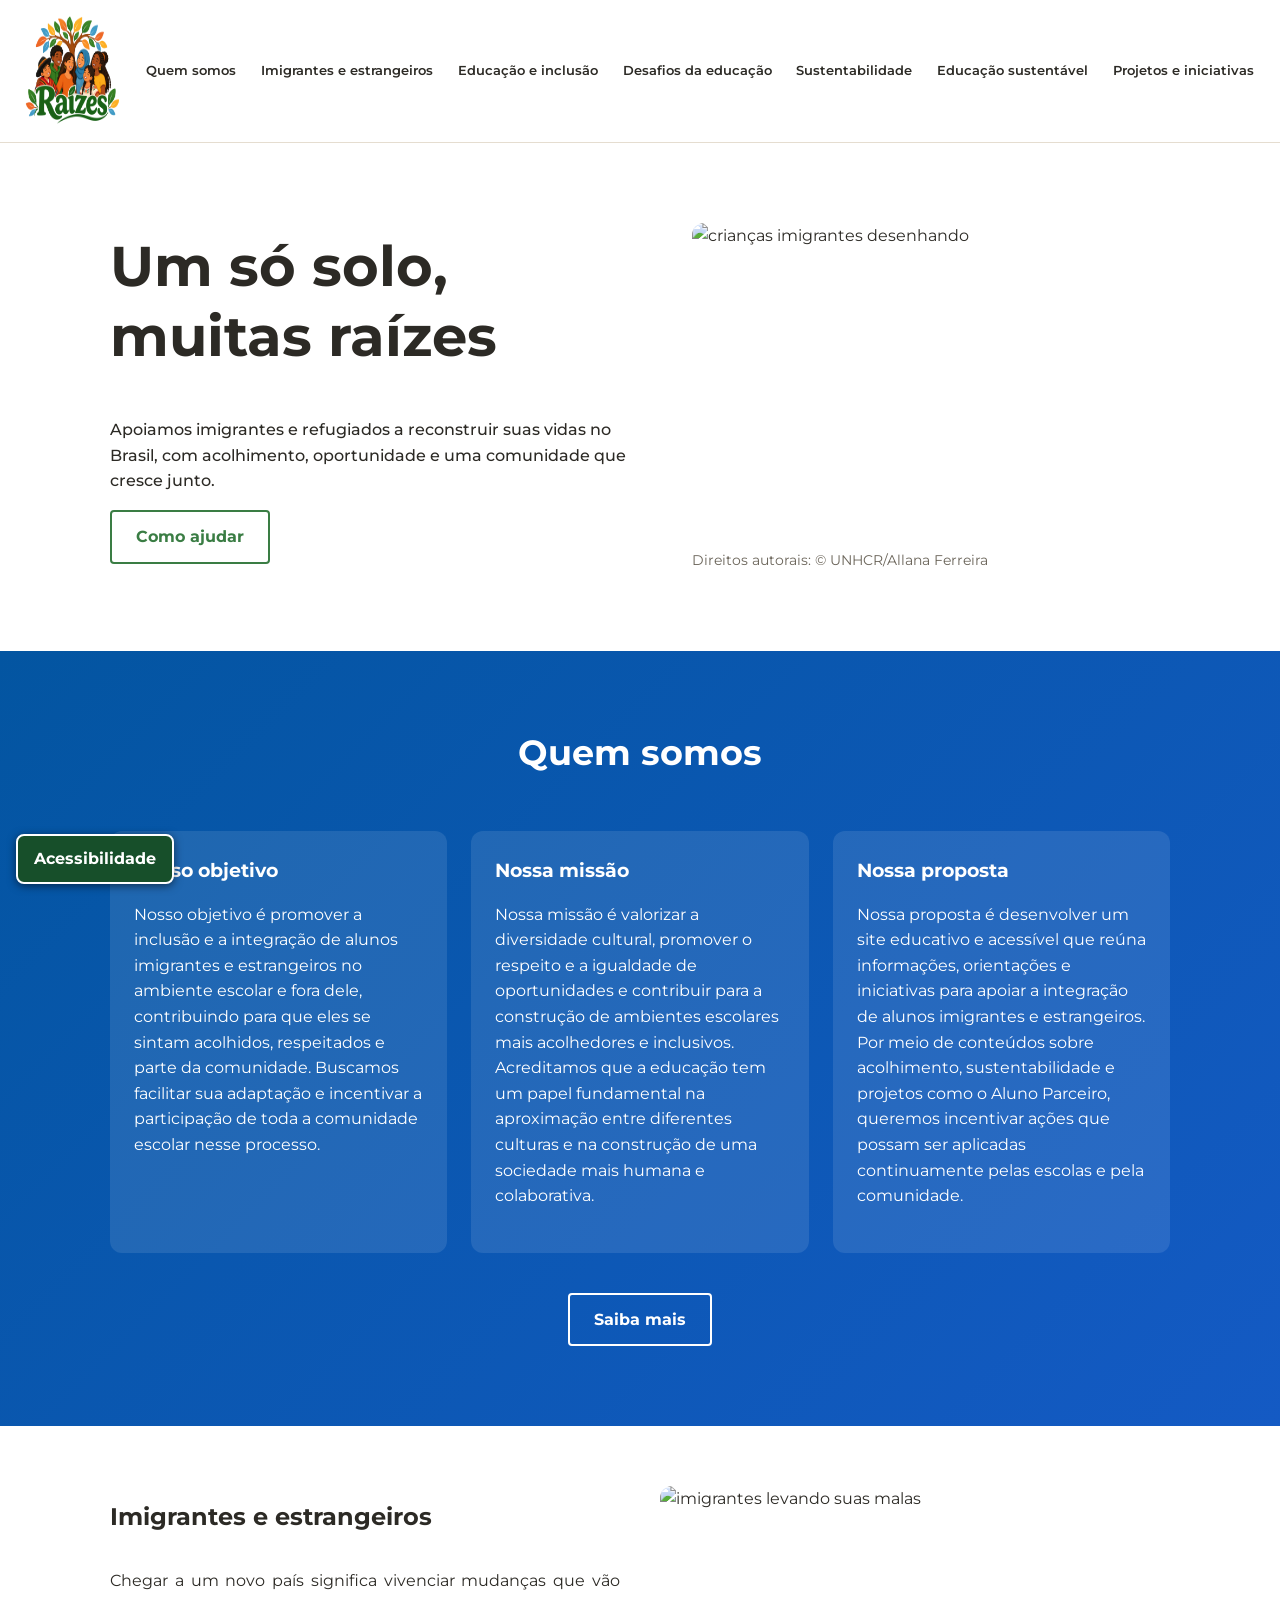
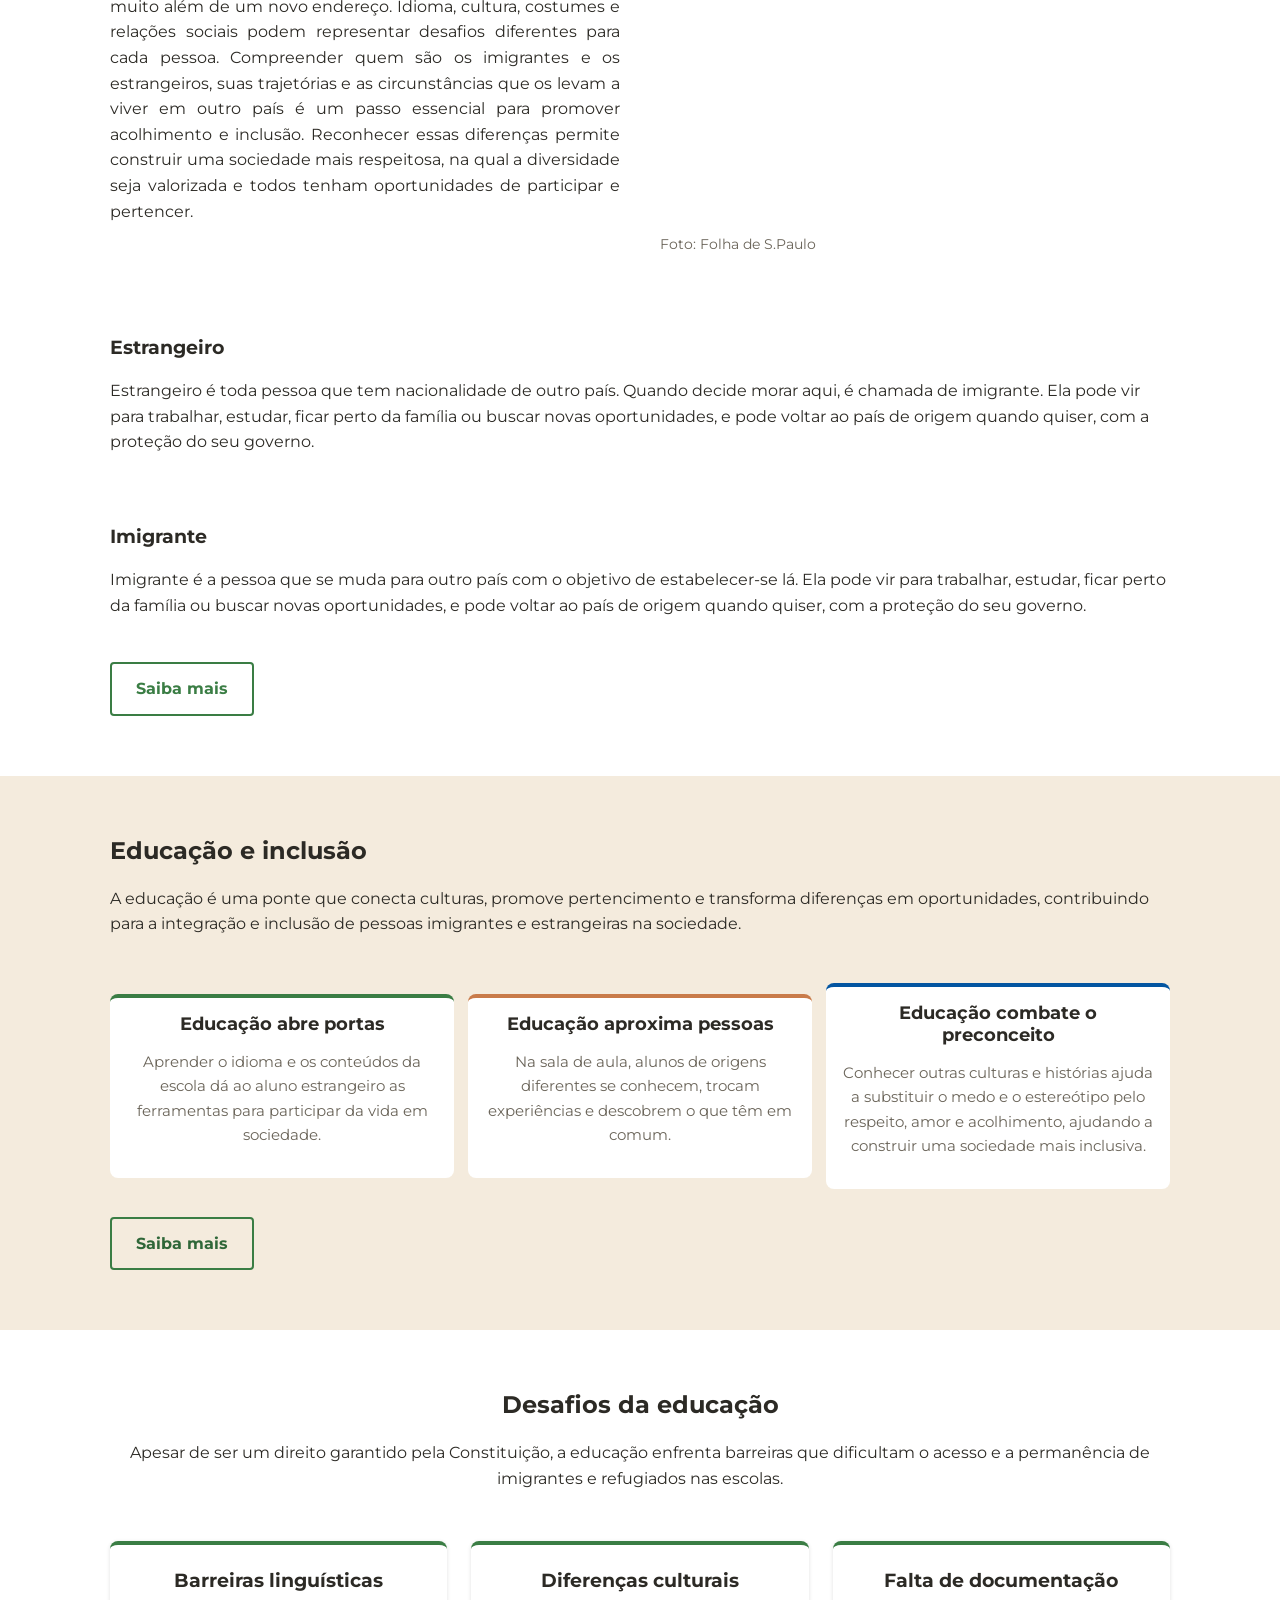
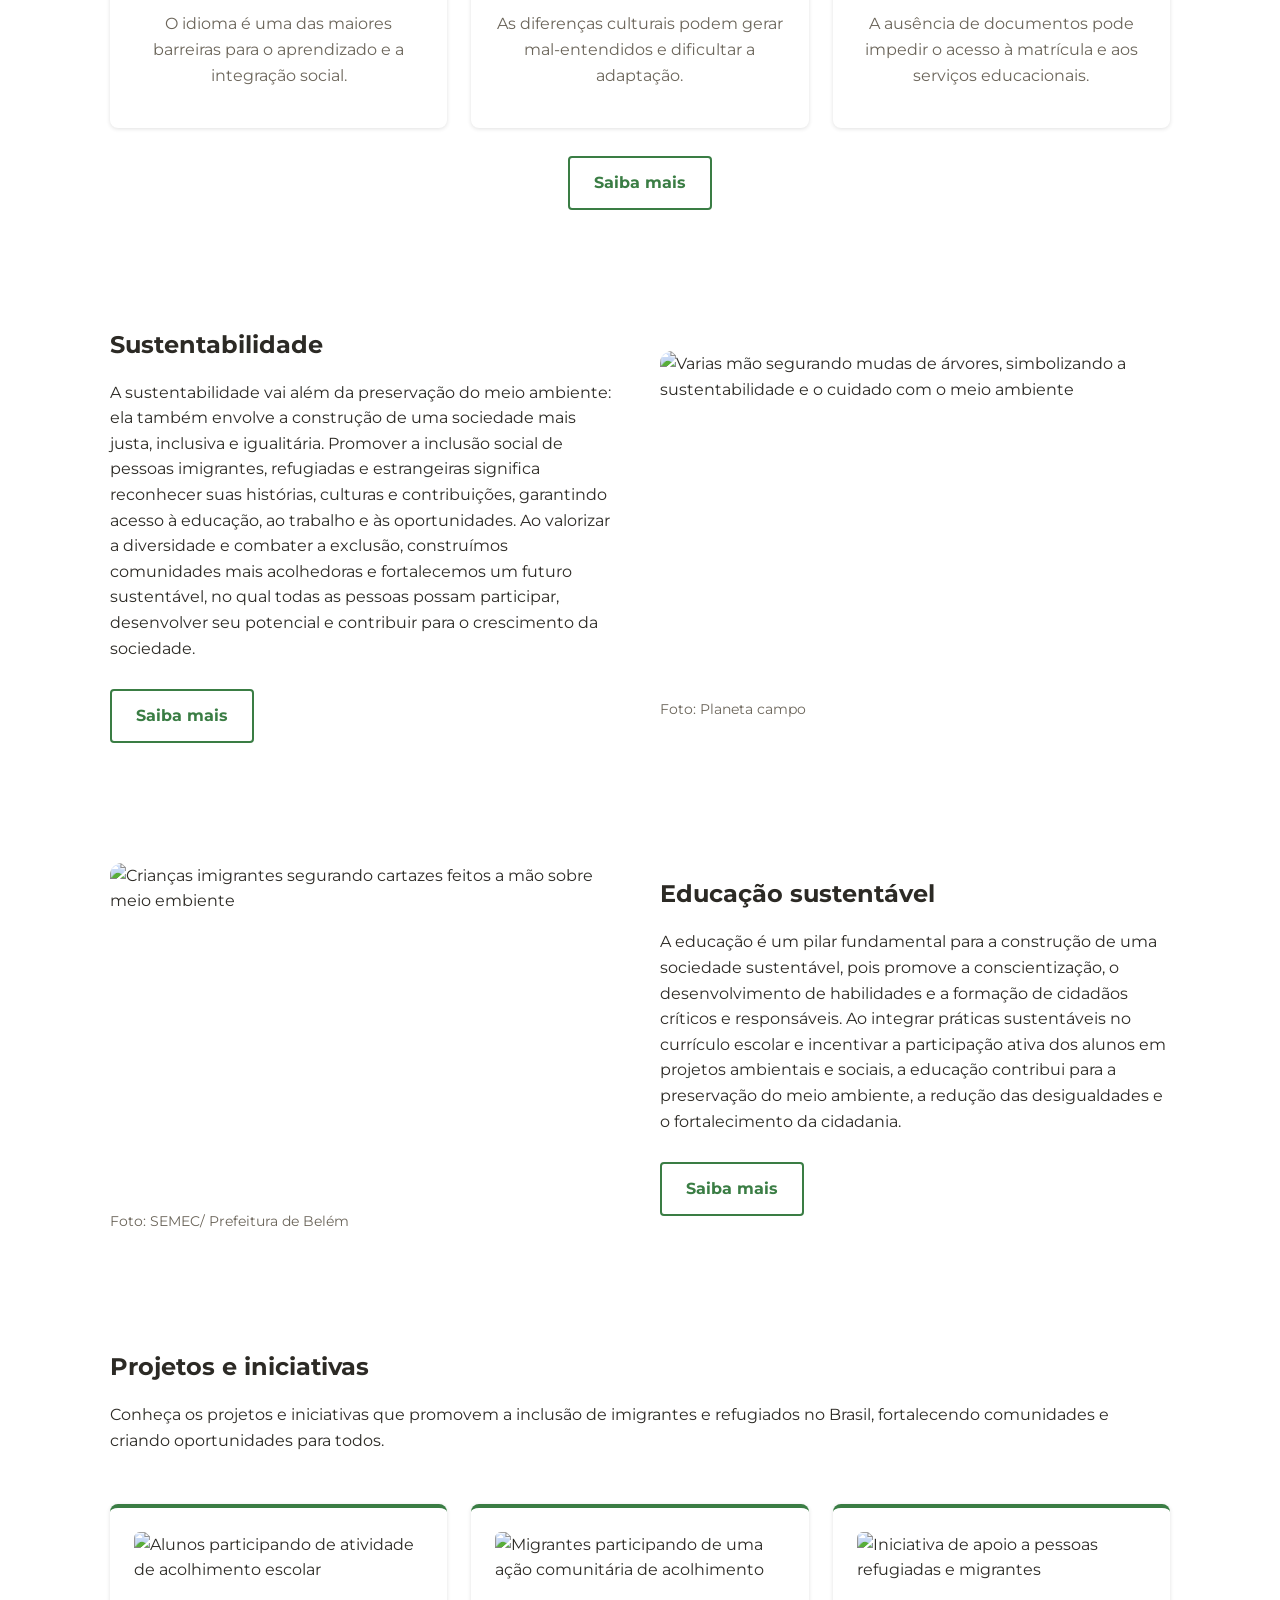
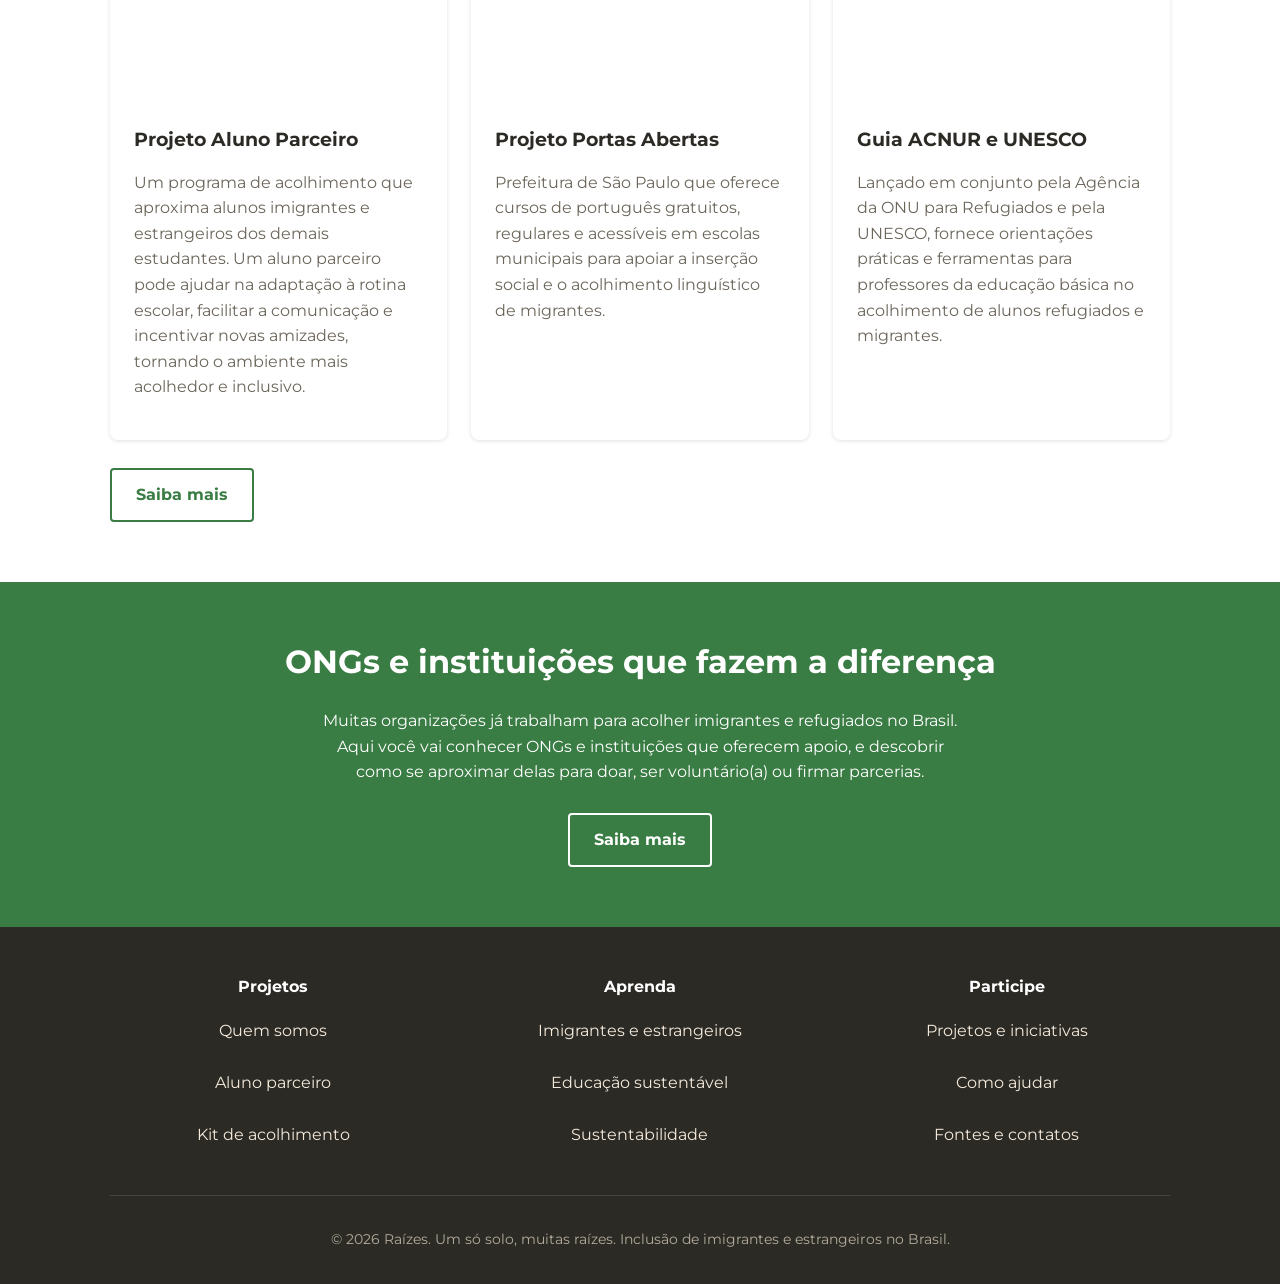
==== commit 77b6ee28: "Adicionando as logos novas a cada página." ====
--- a/index.html
+++ b/index.html
@@ -4,18 +4,22 @@
 <meta charset="UTF-8">
 <meta name="viewport" content="width=device-width, initial-scale=1.0">
 <title>Raízes — Inclusão escolar e sustentabilidade</title>
-<link rel="stylesheet" href="/style.css">
+<link rel="stylesheet" href="/css/style.css">
 <meta name="description" content="Raízes promove a inclusão de imigrantes e refugiados no Brasil, construindo comunidades mais diversas, sustentáveis e resilientes.">
 <link rel="icon" type="image/png" href="/folha-verde.png">
-<link rel="stylesheet" href="/acessibilidade.css">
-<script src="/acessibilidade.js" defer></script>
+<link rel="stylesheet" href="/css/acessibilidade.css">
+<script src="/js/acessibilidade.js" defer></script>
 </head>
 <body>
 
 <a class="skip-link" href="/inicio/conteudo-principal">Pular para o conteúdo principal</a>
 <header>
   <div class="container">
-    <a href="/" class="logo">Raízes</a>
+    <a href="/" class="topo__logo" aria-label="Raízes — página inicial">
+      <img src="/img/image.png"
+           alt="Raízes: pessoas de diferentes origens abraçadas sob uma árvore"
+           width="1536" height="1024">
+    </a>
 
     <button class="menu-toggle" aria-expanded="false" aria-controls="menu">Menu</button>
 
@@ -24,7 +28,7 @@
         <li><a href="/inicio/quem-somos">Quem somos</a></li>
         <li><a href="/inicio/imigrantes-e-estrangeiros">Imigrantes e estrangeiros</a></li>
         <li><a href="/inicio/educacao-inclusao">Educação e inclusão</a></li>
-        <li><a href="/inicio/desafios-educacao">Desafios da educação</a></li>
+        <li><a href="/inicio/desafios">Desafios da educação</a></li>
         <li><a href="/inicio/sustentabilidade">Sustentabilidade</a></li>
         <li><a href="/inicio/educacao-sustentavel">Educação sustentável</a></li>
         <li><a href="/inicio/projetos-iniciativas">Projetos e iniciativas</a></li>
@@ -70,7 +74,7 @@
         </div>
       </div>
       <div class="saiba-mais">
-        <a href="sobre.html" class="botao botao-secundario" aria-label="Saiba mais sobre quem somos">Saiba mais</a>
+        <a href="/sobre.html" class="botao botao-secundario" aria-label="Saiba mais sobre quem somos">Saiba mais</a>
       </div>
     </div>
   </section>
@@ -103,7 +107,7 @@
   </div>
       </div>
       <div class="saiba-mais">
-        <a href="imigrantes.html" class="botao botao-secundario" aria-label="Saiba mais sobre imigrantes e estrangeiros">Saiba mais</a>
+        <a href="/imigrantes.html" class="botao botao-secundario" aria-label="Saiba mais sobre imigrantes e estrangeiros">Saiba mais</a>
       </div>
     </div>
   </section>
@@ -134,7 +138,7 @@
 
       <div class="container">
         <div class="saiba-mais">
-          <a href="educacao.html" class="botao botao-secundario" aria-label="Saiba mais sobre educação e inclusão">Saiba mais</a>
+          <a href="/educacao.html" class="botao botao-secundario" aria-label="Saiba mais sobre educação e inclusão">Saiba mais</a>
         </div>
       </div>
   </section>
@@ -158,7 +162,7 @@
         </article>
       </div>
       <div class="saiba-mais">
-        <a href="desafios.html" class="botao botao-secundario" aria-label="Saiba mais sobre os desafios da educação">Saiba mais</a>
+        <a href="/desafios.html" class="botao botao-secundario" aria-label="Saiba mais sobre os desafios da educação">Saiba mais</a>
       </div>
     </div>
   </section>
@@ -169,7 +173,7 @@
         <h2>Sustentabilidade</h2>
         <p>A sustentabilidade vai além da preservação do meio ambiente: ela também envolve a construção de uma sociedade mais justa, inclusiva e igualitária. Promover a inclusão social de pessoas imigrantes, refugiadas e estrangeiras significa reconhecer suas histórias, culturas e contribuições, garantindo acesso à educação, ao trabalho e às oportunidades. Ao valorizar a diversidade e combater a exclusão, construímos comunidades mais acolhedoras e fortalecemos um futuro sustentável, no qual todas as pessoas possam participar, desenvolver seu potencial e contribuir para o crescimento da sociedade.</p>
         <div class="saiba-mais">
-          <a href="sustentabilidade.html" class="botao botao-secundario" aria-label="Saiba mais sobre sustentabilidade">Saiba mais</a>
+          <a href="/sustentabilidade.html" class="botao botao-secundario" aria-label="Saiba mais sobre sustentabilidade">Saiba mais</a>
         </div>
       </div>
       <figure class="foto">
@@ -188,7 +192,7 @@
           <h2>Educação sustentável</h2>
           <p>A educação é um pilar fundamental para a construção de uma sociedade sustentável, pois promove a conscientização, o desenvolvimento de habilidades e a formação de cidadãos críticos e responsáveis. Ao integrar práticas sustentáveis no currículo escolar e incentivar a participação ativa dos alunos em projetos ambientais e sociais, a educação contribui para a preservação do meio ambiente, a redução das desigualdades e o fortalecimento da cidadania.</p>
           <div class="saiba-mais">
-            <a href="edu_sustentável.html" class="botao botao-secundario" aria-label="Saiba mais sobre educação sustentável">Saiba mais</a>
+            <a href="/edu_sustentável.html" class="botao botao-secundario" aria-label="Saiba mais sobre educação sustentável">Saiba mais</a>
           </div>
         </div>
         <figure class="foto">
@@ -223,7 +227,7 @@
         </article>
       </div>
       <div class="saiba-mais">
-        <a href="projetos_iniciativas.html" class="botao botao-secundario" aria-label="Saiba mais sobre projetos e iniciativas">Saiba mais</a>
+        <a href="/projetos_iniciativas.html" class="botao botao-secundario" aria-label="Saiba mais sobre projetos e iniciativas">Saiba mais</a>
       </div>
     </div>
   </section>
@@ -233,7 +237,7 @@
       <h2>ONGs e instituições que fazem a diferença</h2>
       <p>Muitas organizações já trabalham para acolher imigrantes e refugiados no Brasil. Aqui você vai conhecer ONGs e instituições que oferecem apoio, e descobrir como se aproximar delas para doar, ser voluntário(a) ou firmar parcerias.</p>
       <div class="saiba-mais">
-        <a href="ajudar.html" class="botao botao-secundario" aria-label="Saiba mais sobre ONGs e instituições">Saiba mais</a>
+        <a href="/ajudar.html" class="botao botao-secundario" aria-label="Saiba mais sobre ONGs e instituições">Saiba mais</a>
       </div>
     </div>
   </section>
@@ -265,7 +269,7 @@
         <ul>
           <li><a href="/inicio/projetos-iniciativas">Projetos e iniciativas</a></li>
           <li><a href="/inicio/como-ajudar">Como ajudar</a></li>
-          <li><a href="fontes.html">Fontes e contatos</a></li>
+          <li><a href="/fontes">Fontes e contatos</a></li>
         </ul>
       </div>
     </div>
@@ -306,6 +310,7 @@
     'quem-somos': 'missao',
     'imigrantes-e-estrangeiros': 'imigrantes-estrangeiros',
     'educacao-inclusao': 'educacao-inclusao',
+    desafios: 'Desafios-educacao',
     'desafios-educacao': 'Desafios-educacao',
     sustentabilidade: 'sustentabilidade',
     'educacao-sustentavel': 'educacao-sustentavel',
--- a/css/style.css
+++ b/css/style.css
@@ -0,0 +1,830 @@
+@import url('https://fonts.googleapis.com/css2?family=Montserrat:ital,wght@0,100..900;1,100..900&display=swap');
+
+:root {
+  --verde-folha: #3A7D44;
+  --terracota: #C97B4A;
+  --azul-ceu: #0355a1;
+  --amarelo-sol: #F2C14E;
+  --bege: #F4EBDD;
+  --branco: #FFFFFF;
+  --texto: #2C2A25;
+  --texto-claro: #6B655A;
+
+  --fonte: "Montserrat", sans-serif;
+}
+
+* {
+  box-sizing: border-box;
+}
+
+html {
+  scroll-behavior: smooth;
+  scroll-padding-top: 80px;
+}
+
+body {
+  margin: 0;
+  font-family: var(--fonte);
+  color: var(--texto);
+  line-height: 1.6;
+  background: var(--branco);
+}
+
+img {
+  max-width: 100%;
+}
+
+a {
+  color: var(--verde-folha);
+}
+
+h1, h2, h3 {
+  line-height: 1.25;
+  margin-top: 0;
+}
+
+.container1 {
+  align-items: start;
+}
+
+.container {
+  max-width: 1100px;
+  margin: 0 auto;
+  padding: 0 20px;
+}
+
+section {
+  padding: 60px 0;
+}
+
+/* Cabeçalho */
+header {
+  background: var(--branco);
+  border-bottom: 1px solid #e5ddd0;
+}
+
+header .container {
+  display: flex;
+  justify-content: space-between;
+  align-items: center;
+  padding-top: 16px;
+  padding-bottom: 16px;
+  flex-wrap: wrap;
+  gap: 12px;
+}
+.sustentabilidade {
+ margin-top: 100px;
+}
+
+header .logo {
+  font-size: 1.5rem;
+  font-weight: bold;
+  color: var(--verde-folha);
+  text-decoration: none;
+}
+
+header nav ul {
+  list-style: none;
+  display: flex;
+  gap: 24px;
+  margin: 0;
+  padding: 0;
+  flex-wrap: wrap;
+}
+
+header nav a {
+  text-decoration: none;
+  color: var(--texto);
+  font-weight: bold;
+}
+
+header nav a:hover {
+  color: var(--terracota);
+}
+
+.botao {
+  display: inline-block;
+  padding: 12px 24px;
+  border-radius: 4px;
+  text-decoration: none;
+  font-weight: bold;
+  border: 2px solid transparent;
+}
+.estrangeiros {
+  margin-top: 80px;
+  display: flex;
+  flex-direction: column;
+  gap: 54px;
+
+}
+
+.educacao-sustentavel{
+  margin-top: 100px;
+}
+
+.textoefoto {
+  display: flex;
+  flex-direction: column;
+  width: 480px;
+  text-align: justify;
+}
+.botao-primario {
+  background: var(--terracota);
+  color: var(--branco);
+}
+
+.botao-secundario {
+  background: transparent;
+  color: var(--verde-folha);
+  border-color: var(--verde-folha);
+}
+
+.botao-secundario:hover {
+  background: var(--verde-folha);
+  color: var(--branco);
+}
+
+.texto1 {
+  text-align: start;
+  width: 400px;
+  font-weight: 500;
+}
+
+#missao {
+  background: #0355A1;
+  height: 500px;
+  color: white;
+}
+
+.incluswao {
+  font-size: 30px;
+}
+
+.missao-visao {
+  margin-top: 20px;
+  font-weight: 500px;
+  width: auto;
+}
+
+.hero {
+  margin-top: 80px;
+  margin-bottom: 100px;
+  padding: 100px;
+  height: 500px;
+}
+
+.educacao-inclusao {
+  background: var(--bege);
+}
+
+.educacao-intro {
+  color: var(--texto-claro);
+}
+
+.educacao-container {
+  width: 0%;
+  max-width: 1200px;
+  min-width: 300px;
+  height: auto;
+  padding: 20px;
+  box-sizing: border-box;
+  margin: 0 auto;
+}
+
+.educacao-grid {
+ 
+  display: flex;
+  flex-wrap: wrap;
+  gap:14px;
+  margin-top: 40px;
+  width: 1100px;
+  align-items: center;
+  margin:  auto;
+}
+
+.valor {
+  margin-top: 30px;
+  flex: 1 1 120px;
+  background: var(--branco);
+  padding: 15px;
+  width:10px;
+  border-radius: 8px;
+
+  align-items: center;
+  text-align: center;
+  border-top: 4px solid var(--verde-folha);
+}
+
+.valor:nth-child(2) { border-top-color: var(--terracota); }
+.valor:nth-child(3) { border-top-color: var(--azul-ceu); }
+.valor:nth-child(4) { border-top-color: var(--amarelo-sol); }
+
+
+.valor h3 {
+  font-size: 1.1rem;
+  margin-bottom: 10px;
+}
+
+.valor p {
+  color: var(--texto-claro);
+  font-size: 0.95rem;
+}
+
+
+footer {
+  background: var(--texto);
+  color: var(--bege);
+  padding: 50px 0 20px;
+}
+
+.footer-colunas {
+  display: flex;
+  flex-wrap: wrap;
+  gap: 40px;
+  padding-bottom: 30px;
+  border-bottom: 1px solid #4a463d;
+}
+
+.footer-colunas > div {
+  flex: 1 1 200px;
+}
+
+footer h4 {
+  color: var(--branco);
+  margin-bottom: 12px;
+}
+
+footer ul {
+  list-style: none;
+  padding: 0;
+  margin: 0;
+}
+
+footer li {
+  margin-bottom: 8px;
+}
+
+footer a {
+  color: var(--bege);
+  text-decoration: none;
+}
+
+footer a:hover {
+  color: var(--amarelo-sol);
+}
+
+.footer-copyright {
+  text-align: center;
+  padding-top: 20px;
+  font-size: 0.85rem;
+  color: #b3ac9c;
+}
+
+/* Responsividade (original) */
+@media (max-width: 700px) {
+  header .container {
+    flex-direction: column;
+    align-items: flex-start;
+  }
+
+  .hero h1 {
+    font-size: 1.8rem;
+  }
+
+  section {
+    padding: 40px 0;
+  }
+}
+
+/* responsivdade do menu */
+.menu-toggle {
+  display: none;
+  background: var(--verde-folha);
+  color: var(--branco);
+  border: 0;
+  border-radius: 4px;
+  padding: 10px 16px;
+  font: inherit;
+  font-weight: bold;
+  cursor: pointer;
+}
+
+.menu-toggle:focus-visible,
+header nav a:focus-visible {
+  outline: 3px solid var(--amarelo-sol);
+  outline-offset: 2px;
+}
+
+@media (max-width: 1000px) {
+  header { position: sticky; top: 0; z-index: 10; }
+
+  header .container {
+    flex-direction: row;
+    align-items: center;
+    flex-wrap: wrap;
+  }
+
+  .menu-toggle { display: block; }
+
+  header nav { display: none; width: 100%; }
+  header nav.aberto { display: block; }
+
+  header nav ul { flex-direction: column; gap: 0; }
+  header nav a {
+    display: block;
+    padding: 12px 0;
+    border-top: 1px solid #e5ddd0;
+  }
+}
+
+/* responsividade */
+.botoes { display: flex; flex-wrap: wrap; gap: 12px; }
+
+.texto1 { width: 100%; max-width: 400px; }
+
+.sustentabilidade-content {
+  max-width: 1100px;
+  margin: 0 auto;
+  padding: 0 20px;
+
+
+}
+
+.desafios-educacao {
+  margin-top: 100px;
+  text-align: center;
+}
+.missao-visao,
+
+.desafios-grid,
+.projetos-grid {
+ 
+  display: grid;
+  grid-template-columns: repeat(auto-fit, minmax(240px, 1fr));
+  gap: 24px;
+  margin-top: 50px;
+}
+
+.card1, .desafio, .projeto {
+  background: var(--branco);
+  padding: 24px;
+  border-radius: 8px;
+  border-top: 4px solid var(--verde-folha);
+  box-shadow: 0 1px 4px rgba(0, 0, 0, .12);
+}
+
+.card1 p, .desafio p, .projeto p { color: var(--texto-claro); }
+
+@media (max-width: 900px) {
+  #missao, .hero { height: auto; }
+  .hero { padding: 60px 20px; }
+}
+
+@media (max-width: 700px) {
+  .hero { padding: 40px 20px; }
+  .botao { width: 100%; text-align: center; }
+  .footer-colunas { gap: 24px; }
+}
+
+
+.hero { height: auto; padding: 60px 0; }
+
+.hero-grid {
+  display: grid;
+  grid-template-columns: 1.1fr 1fr;
+  gap: 40px;
+  align-items: center;
+}
+
+.foto { margin: 0; }
+
+.foto img {
+  display: block;
+  width: 100%;
+  height: auto;
+  border-radius: 12px;
+  object-fit: cover;
+}
+
+.foto figcaption {
+  margin-top: 8px;
+  font-size: 0.85rem;
+  color: var(--texto-claro);
+}
+
+.com-foto {
+  display: grid;
+  grid-template-columns: 1fr 1fr;
+  gap: 32px;
+  align-items: center;
+}
+
+.com-foto.inverso .foto { order: -1; }
+
+.projeto img {
+  display: block;
+  width: 100%;
+  height: 180px;
+  object-fit: cover;
+  border-radius: 6px;
+  margin-bottom: 16px;
+}
+
+.com-foto .foto img,
+.hero-foto img {
+  aspect-ratio: 3 / 2;
+}
+
+
+@media (max-width: 600px) {
+  .hero-grid,
+  .com-foto { grid-template-columns: 1fr; }
+  .com-foto.inverso .foto { order: 0; }
+  .hero-foto { order: -1; }
+}
+
+
+.saiba-mais { margin-top: 28px; }
+
+#missao .botao-secundario {
+  color: var(--branco);
+  border-color: var(--branco);
+}
+#missao .botao-secundario:hover {
+  background: var(--branco);
+  color: var(--azul-ceu);
+}
+
+.botao:focus-visible {
+  outline: 3px solid var(--amarelo-sol);
+  outline-offset: 2px;
+}
+
+
+footer .botao-secundario {
+  color: var(--bege);
+  border-color: var(--bege);
+}
+footer .botao-secundario:hover {
+  background: var(--amarelo-sol);
+  border-color: var(--amarelo-sol);
+  color: var(--texto);
+}
+
+
+@media (min-width: 1001px) {
+  header .container {
+    max-width: 1500px;
+    flex-wrap: nowrap;
+    gap: 16px;
+  }
+
+  header .logo { flex-shrink: 0; }
+
+  header nav ul {
+    flex-wrap: nowrap;
+    gap: clamp(8px, 1vw, 18px);
+  }
+
+  header nav a {
+    font-size: clamp(10px, 1vw, 14.5px);
+    font-weight: 600;
+    white-space: nowrap;
+  }
+}
+
+
+.footer-colunas {
+  display: grid;
+  grid-template-columns: repeat(3, 1fr);
+  gap: 40px;
+  text-align: center;
+}
+
+footer h4 { margin-top: 0; }
+
+footer h2 {
+  color: var(--branco);
+  margin-top: 0;
+  margin-bottom: 12px;
+  font-size: 1rem;
+}
+
+.skip-link {
+  position: absolute;
+  top: 8px;
+  left: 8px;
+  z-index: 10000;
+  padding: 10px 14px;
+  color: #000;
+  background: #fff;
+  border: 2px solid #000;
+  transform: translateY(-150%);
+}
+
+.skip-link:focus {
+  transform: translateY(0);
+}
+
+.educacao-grid {
+  width: 100%;
+  max-width: 1100px;
+}
+
+.textoefoto {
+  width: 100%;
+  max-width: 480px;
+}
+
+.lista-tradutores {
+  display: grid;
+  grid-template-columns: repeat(auto-fit, minmax(180px, 1fr));
+  gap: 12px 24px;
+  max-width: 800px;
+  margin: 0 auto;
+  padding-left: 1.5rem;
+}
+
+.lista-tradutores li {
+  padding: 8px 0;
+}
+
+.form-contato input,
+.form-contato textarea,
+.form-contato select {
+  border-color: #767676;
+}
+
+.form-contato button {
+  background: #93431e;
+  color: #fff;
+}
+
+.form-contato button:hover {
+  background: #773719;
+}
+
+header nav a:hover {
+  color: #8f4728;
+}
+
+.botao-primario {
+  color: #17130f;
+}
+
+a:focus-visible,
+button:focus-visible,
+input:focus-visible,
+textarea:focus-visible,
+select:focus-visible,
+iframe:focus-visible,
+.botao:focus-visible,
+.menu-toggle:focus-visible {
+  outline: 3px solid #000;
+  outline-offset: 3px;
+}
+
+@media (prefers-reduced-motion: reduce) {
+  html {
+    scroll-behavior: auto;
+  }
+
+  *,
+  *::before,
+  *::after {
+    animation-duration: 0.01ms !important;
+    animation-iteration-count: 1 !important;
+    scroll-behavior: auto !important;
+    transition-duration: 0.01ms !important;
+  }
+}
+
+@media (max-width: 700px) {
+  .footer-colunas {
+    grid-template-columns: 1fr;
+    gap: 28px;
+  }
+}
+
+
+#missao {
+  background: linear-gradient(135deg, #0355A1 0%, #145AC4 100%);
+  height: auto;
+  padding: 80px 0;
+}
+
+#missao .quem-somos {
+  text-align: center;
+  font-size: 2.2rem;
+  margin-bottom: 0;
+}
+
+#missao .quem-somos::after {
+  content: "";
+  display: block;
+  width: 60px;
+  height: 4px;
+  margin: 12px auto 0;
+
+  border-radius: 2px;
+}
+
+#missao .missao-visao {
+  margin-top: 40px;
+  counter-reset: card;
+}
+
+#missao .missao-visao > div {
+  background: rgba(255, 255, 255, 0.1);
+  border-radius: 12px;
+  padding: 28px 24px;
+  
+}
+
+
+#missao .saiba-mais {
+  text-align: center;
+  margin-top: 40px;
+}
+
+
+.cta {
+  background: var(--verde-folha);
+  color: var(--branco);
+  text-align: center;
+}
+
+.cta .container { max-width: 800px; }
+
+.cta h2 { font-size: 2rem; }
+
+.cta p {
+  max-width: 640px;
+  margin: 0 auto;
+}
+
+.cta .botao-secundario {
+  color: var(--branco);
+  border-color: var(--branco);
+}
+
+.cta .botao-secundario:hover {
+  background: var(--branco);
+  color: var(--verde-folha);
+}
+
+/* Ajustes de layout para celulares e tablets */
+main,
+section,
+.container,
+.hero-grid,
+.com-foto,
+.missao-visao > div,
+.desafio,
+.projeto,
+.valor {
+  min-width: 0;
+}
+
+.container {
+  width: 100%;
+}
+
+.hero {
+  margin: 0;
+  padding: clamp(40px, 7vw, 80px) 0;
+}
+
+.hero h1 {
+  font-size: clamp(2rem, 5vw, 3.5rem);
+}
+
+.hero-grid {
+  gap: clamp(24px, 5vw, 56px);
+}
+
+.texto1,
+.textoefoto {
+  max-width: 100%;
+}
+
+.com-foto {
+  gap: clamp(24px, 4vw, 40px);
+}
+
+.missao-visao,
+.desafios-grid,
+.projetos-grid {
+  grid-template-columns: repeat(auto-fit, minmax(min(100%, 240px), 1fr));
+  gap: clamp(16px, 3vw, 24px);
+}
+
+.educacao-grid {
+  width: 100%;
+  max-width: 1100px;
+  padding: 0 20px;
+}
+
+.educacao-grid .valor {
+  width: auto;
+}
+
+.desafios-educacao,
+.sustentabilidade,
+.educacao-sustentavel {
+  margin-top: 0;
+}
+
+.sustentabilidade-content {
+  width: 100%;
+}
+
+.footer-colunas {
+  grid-template-columns: repeat(auto-fit, minmax(min(100%, 200px), 1fr));
+}
+
+@media (max-width: 760px) {
+  section {
+    padding: clamp(36px, 8vw, 56px) 0;
+  }
+
+  .hero-grid,
+  .com-foto {
+    grid-template-columns: minmax(0, 1fr);
+  }
+
+  .hero-foto,
+  .com-foto.inverso .foto {
+    order: 0;
+  }
+
+  #missao {
+    padding: clamp(48px, 10vw, 72px) 0;
+  }
+
+  #missao .quem-somos {
+    font-size: clamp(1.75rem, 6vw, 2.2rem);
+  }
+
+  .estrangeiros {
+    margin-top: 40px;
+    gap: 24px;
+  }
+
+  .textoefoto {
+    text-align: left;
+  }
+
+  .cta h2 {
+    font-size: clamp(1.6rem, 6vw, 2rem);
+  }
+
+  .footer-colunas {
+    text-align: left;
+  }
+}
+
+@media (max-width: 480px) {
+  header .container {
+    padding-right: 16px;
+    padding-left: 16px;
+  }
+
+  .container,
+  .sustentabilidade-content {
+    padding-right: 16px;
+    padding-left: 16px;
+  }
+
+  .educacao-grid {
+    padding-right: 16px;
+    padding-left: 16px;
+  }
+
+  .botao {
+    width: 100%;
+    text-align: center;
+  }
+
+  .footer-copyright {
+    font-size: 0.8rem;
+  }
+}
+
+header .topo__logo {
+  display: inline-block;
+  line-height: 0;
+}
+
+header .topo__logo img {
+  display: block;
+  height: 110px;
+  width: auto;
+  max-width: 100%;
+}
+
+@media (max-width: 600px) {
+  header .topo__logo img {
+    height: 80px;
+  }
+}
--- a/css/acessibilidade.css
+++ b/css/acessibilidade.css
@@ -0,0 +1,276 @@
+@import url('https://fonts.googleapis.com/css2?family=Atkinson+Hyperlegible:wght@400;700&display=swap');
+
+:root {
+  --a11y-font-scale: 100%;
+}
+
+html {
+  font-size: var(--a11y-font-scale, 100%);
+}
+
+:focus-visible {
+  outline: 3px solid #0645ad !important;
+  outline-offset: 3px !important;
+}
+
+button,
+input,
+select,
+textarea,
+summary,
+.accessibility-toolbar a {
+  min-height: 44px;
+}
+
+header nav a,
+footer a,
+.botao,
+.saiba-mais a {
+  display: inline-flex;
+  min-height: 44px;
+  align-items: center;
+}
+
+header nav a,
+footer a {
+  padding: 6px;
+}
+
+.accessibility-launcher,
+.accessibility-panel button,
+.accessibility-panel a {
+  min-width: 44px;
+  min-height: 44px;
+}
+
+.accessibility-launcher {
+  position: fixed;
+  z-index: 10001;
+  left: 16px;
+  bottom: 16px;
+  padding: 10px 16px;
+  border: 2px solid #fff;
+  border-radius: 8px;
+  background: #174f2a;
+  color: #fff;
+  font: inherit;
+  font-weight: 700;
+  cursor: pointer;
+  box-shadow: 0 2px 8px #0008;
+}
+
+.accessibility-panel {
+  position: fixed;
+  z-index: 10001;
+  left: 16px;
+  bottom: 76px;
+  width: min(360px, calc(100vw - 32px));
+  max-height: min(75vh, 640px);
+  overflow: auto;
+  padding: 16px;
+  border: 2px solid #174f2a;
+  border-radius: 8px;
+  background: #fff;
+  color: #1b1b1b;
+  box-shadow: 0 4px 16px #0005;
+  font: 1rem/1.5 Arial, sans-serif;
+}
+
+.accessibility-panel[hidden] {
+  display: none;
+}
+
+.accessibility-panel h2 {
+  margin: 0 0 12px;
+  font-size: 1.25rem;
+  line-height: 1.3;
+}
+
+.accessibility-panel p {
+  margin: 12px 0 6px;
+  font-weight: 700;
+}
+
+.accessibility-controls {
+  display: grid;
+  grid-template-columns: repeat(2, minmax(0, 1fr));
+  gap: 8px;
+}
+
+.accessibility-panel button,
+.accessibility-panel a {
+  display: inline-flex;
+  align-items: center;
+  justify-content: center;
+  gap: 6px;
+  padding: 8px;
+  border: 2px solid #174f2a;
+  border-radius: 6px;
+  background: #fff;
+  color: #173c22;
+  font: inherit;
+  text-align: center;
+  text-decoration: none;
+  cursor: pointer;
+}
+
+.accessibility-panel button[aria-pressed="true"] {
+  background: #174f2a;
+  color: #fff;
+}
+
+.accessibility-panel .accessibility-page-link {
+  width: 100%;
+  margin-top: 12px;
+}
+
+.accessibility-shortcuts {
+  font-size: 0.9rem;
+  font-weight: 400 !important;
+}
+
+.accessibility-status {
+  position: absolute;
+  width: 1px;
+  height: 1px;
+  overflow: hidden;
+  clip: rect(0, 0, 0, 0);
+  white-space: nowrap;
+  clip-path: inset(50%);
+}
+
+body.a11y-spacing {
+  letter-spacing: 0.08em !important;
+  word-spacing: 0.16em !important;
+  line-height: 1.8 !important;
+}
+
+body.a11y-readable-font,
+body.a11y-readable-font * {
+  font-family: "Atkinson Hyperlegible", Arial, sans-serif !important;
+}
+
+body.a11y-dark,
+body.a11y-dark *,
+body.a11y-dark header,
+body.a11y-dark main,
+body.a11y-dark section,
+body.a11y-dark article,
+body.a11y-dark footer,
+body.a11y-dark .container,
+body.a11y-dark .container1,
+body.a11y-dark .missao-visao > div,
+body.a11y-dark .valor,
+body.a11y-dark .projeto,
+body.a11y-dark .desafio,
+body.a11y-dark .contato-info,
+body.a11y-dark .form-contato,
+body.a11y-dark .modal-conteudo {
+  background-color: #161616 !important;
+  color: #f5f5f5 !important;
+}
+
+body.a11y-dark :where(header, main, section, article, footer, nav, aside, div, ul, ol, li, form, figure) {
+  background-color: #161616 !important;
+  background-image: none !important;
+}
+
+body.a11y-dark a {
+  color: #ffdf70 !important;
+}
+
+body.a11y-dark :where(button, input, select, textarea) {
+  border: 2px solid #f5f5f5 !important;
+  background-color: #242424 !important;
+  color: #fff !important;
+}
+
+body.a11y-dark .accessibility-panel,
+body.a11y-dark .accessibility-panel * {
+  background-color: #fff !important;
+  color: #161616 !important;
+}
+
+body.a11y-contrast,
+body.a11y-contrast *,
+body.a11y-contrast header,
+body.a11y-contrast main,
+body.a11y-contrast section,
+body.a11y-contrast article,
+body.a11y-contrast footer,
+body.a11y-contrast .container,
+body.a11y-contrast .container1,
+body.a11y-contrast .missao-visao > div,
+body.a11y-contrast .valor,
+body.a11y-contrast .projeto,
+body.a11y-contrast .desafio,
+body.a11y-contrast .contato-info,
+body.a11y-contrast .form-contato,
+body.a11y-contrast .modal-conteudo {
+  background-color: #000 !important;
+  color: #fff !important;
+}
+
+body.a11y-contrast :where(header, main, section, article, footer, nav, aside, div, ul, ol, li, form, figure) {
+  background-color: #000 !important;
+  background-image: none !important;
+}
+
+body.a11y-contrast a {
+  color: #ff0 !important;
+  border-bottom: 2px solid currentColor !important;
+  text-decoration: none !important;
+}
+
+body.a11y-contrast :where(button, input, select, textarea) {
+  border: 2px solid #ff0 !important;
+  background-color: #000 !important;
+  color: #fff !important;
+}
+
+body.a11y-contrast .accessibility-panel,
+body.a11y-contrast .accessibility-panel * {
+  background-color: #000 !important;
+  color: #fff !important;
+}
+
+.skip-link:focus-visible {
+  z-index: 10002;
+}
+
+.botao-primario {
+  background-color: #8c431f !important;
+  color: #fff !important;
+}
+
+header nav a:hover {
+  color: #8c431f !important;
+}
+
+.educacao-inclusao a:not(.botao-primario) {
+  color: #2f6738 !important;
+}
+
+@media (max-width: 520px) {
+  .accessibility-launcher {
+    left: 10px;
+    bottom: 10px;
+  }
+
+  .accessibility-panel {
+    left: 10px;
+    bottom: 68px;
+    width: min(360px, calc(100vw - 20px));
+  }
+}
+
+@media (prefers-reduced-motion: reduce) {
+  *,
+  *::before,
+  *::after {
+    animation-duration: 0.01ms !important;
+    animation-iteration-count: 1 !important;
+    scroll-behavior: auto !important;
+    transition-duration: 0.01ms !important;
+  }
+}
